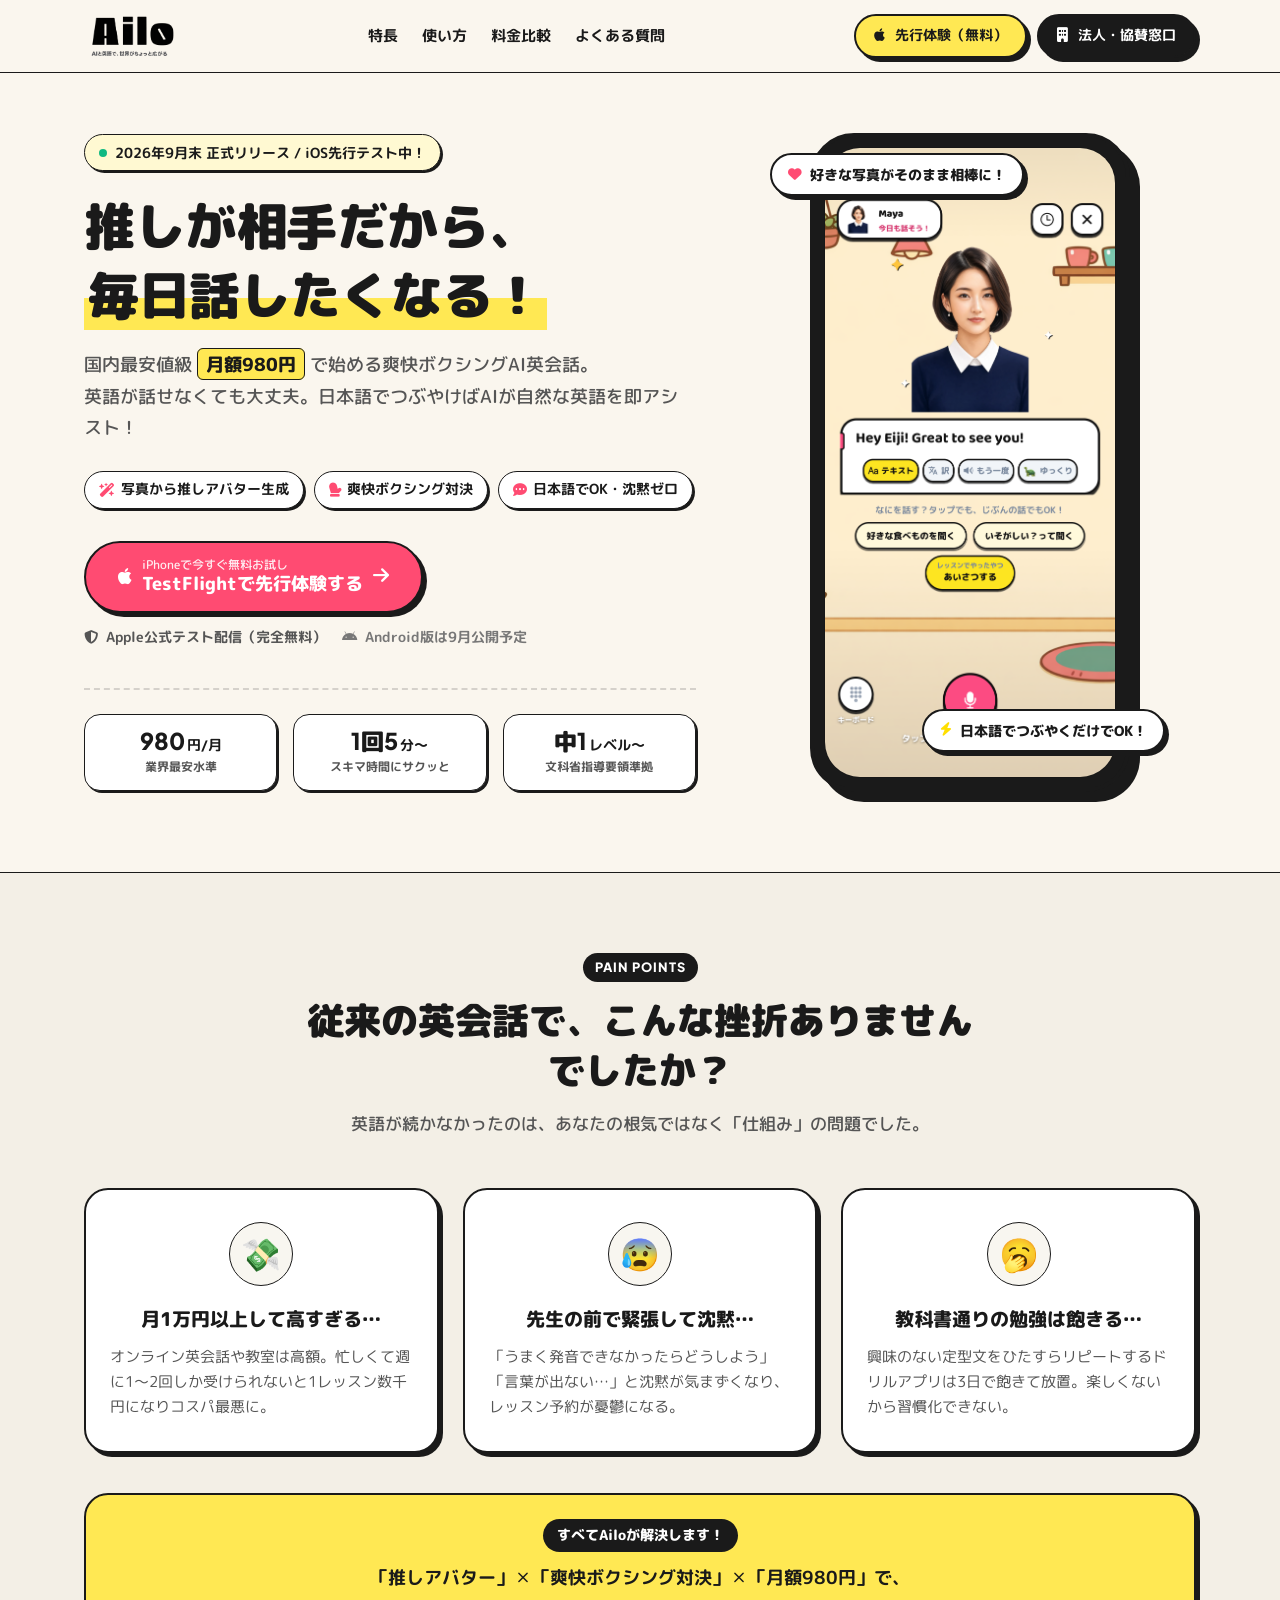
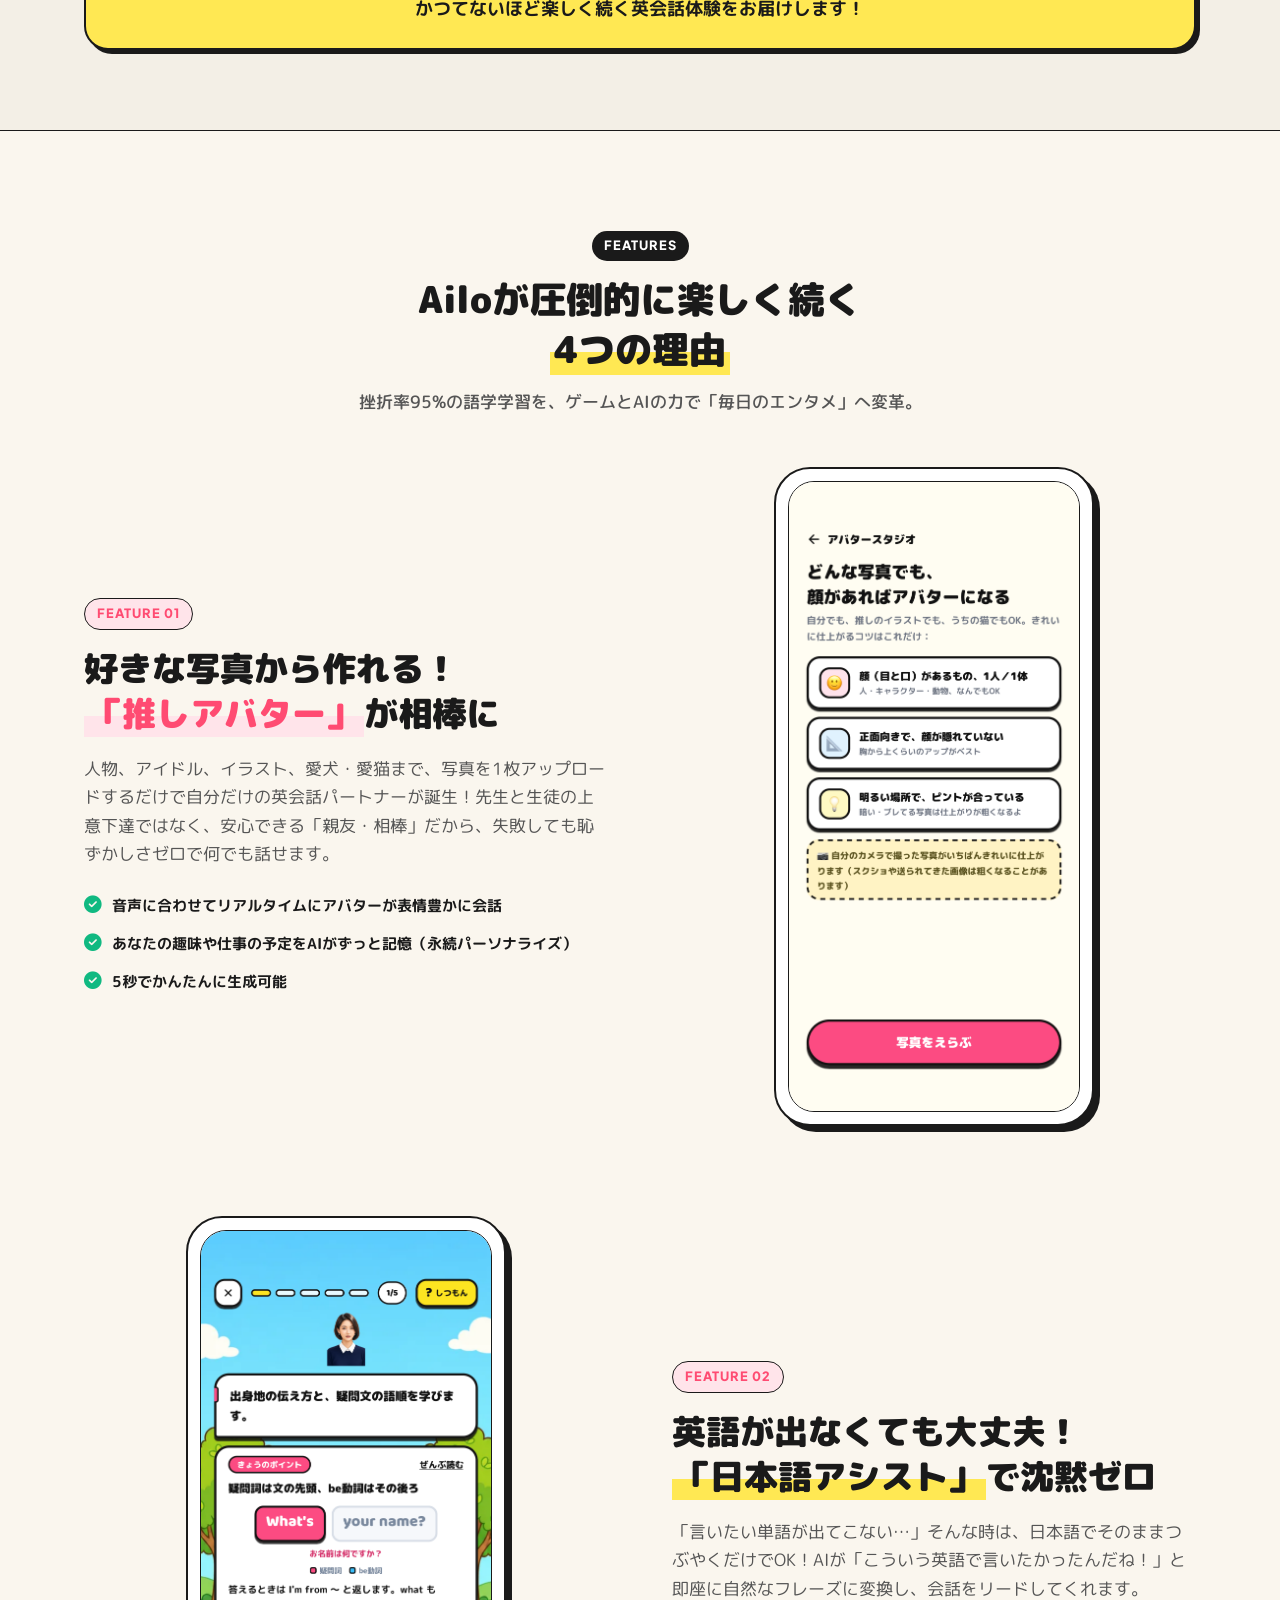
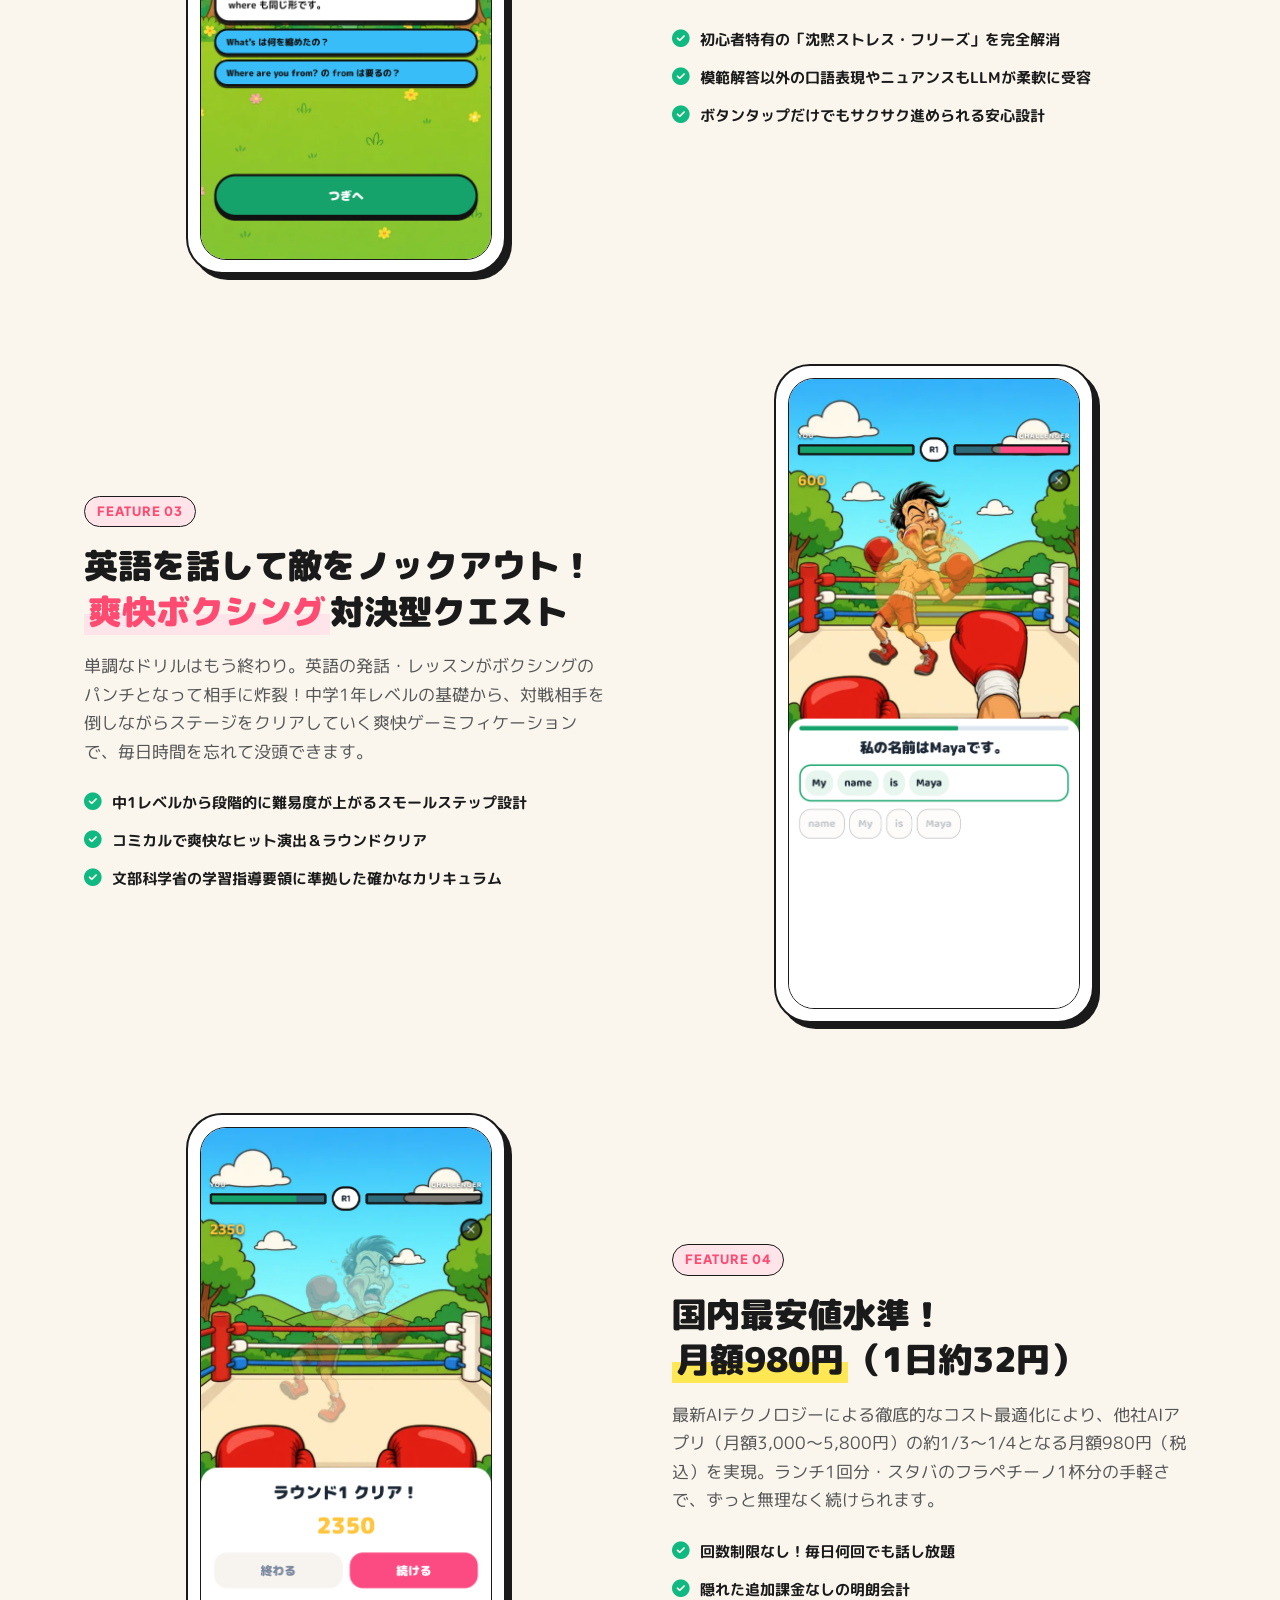
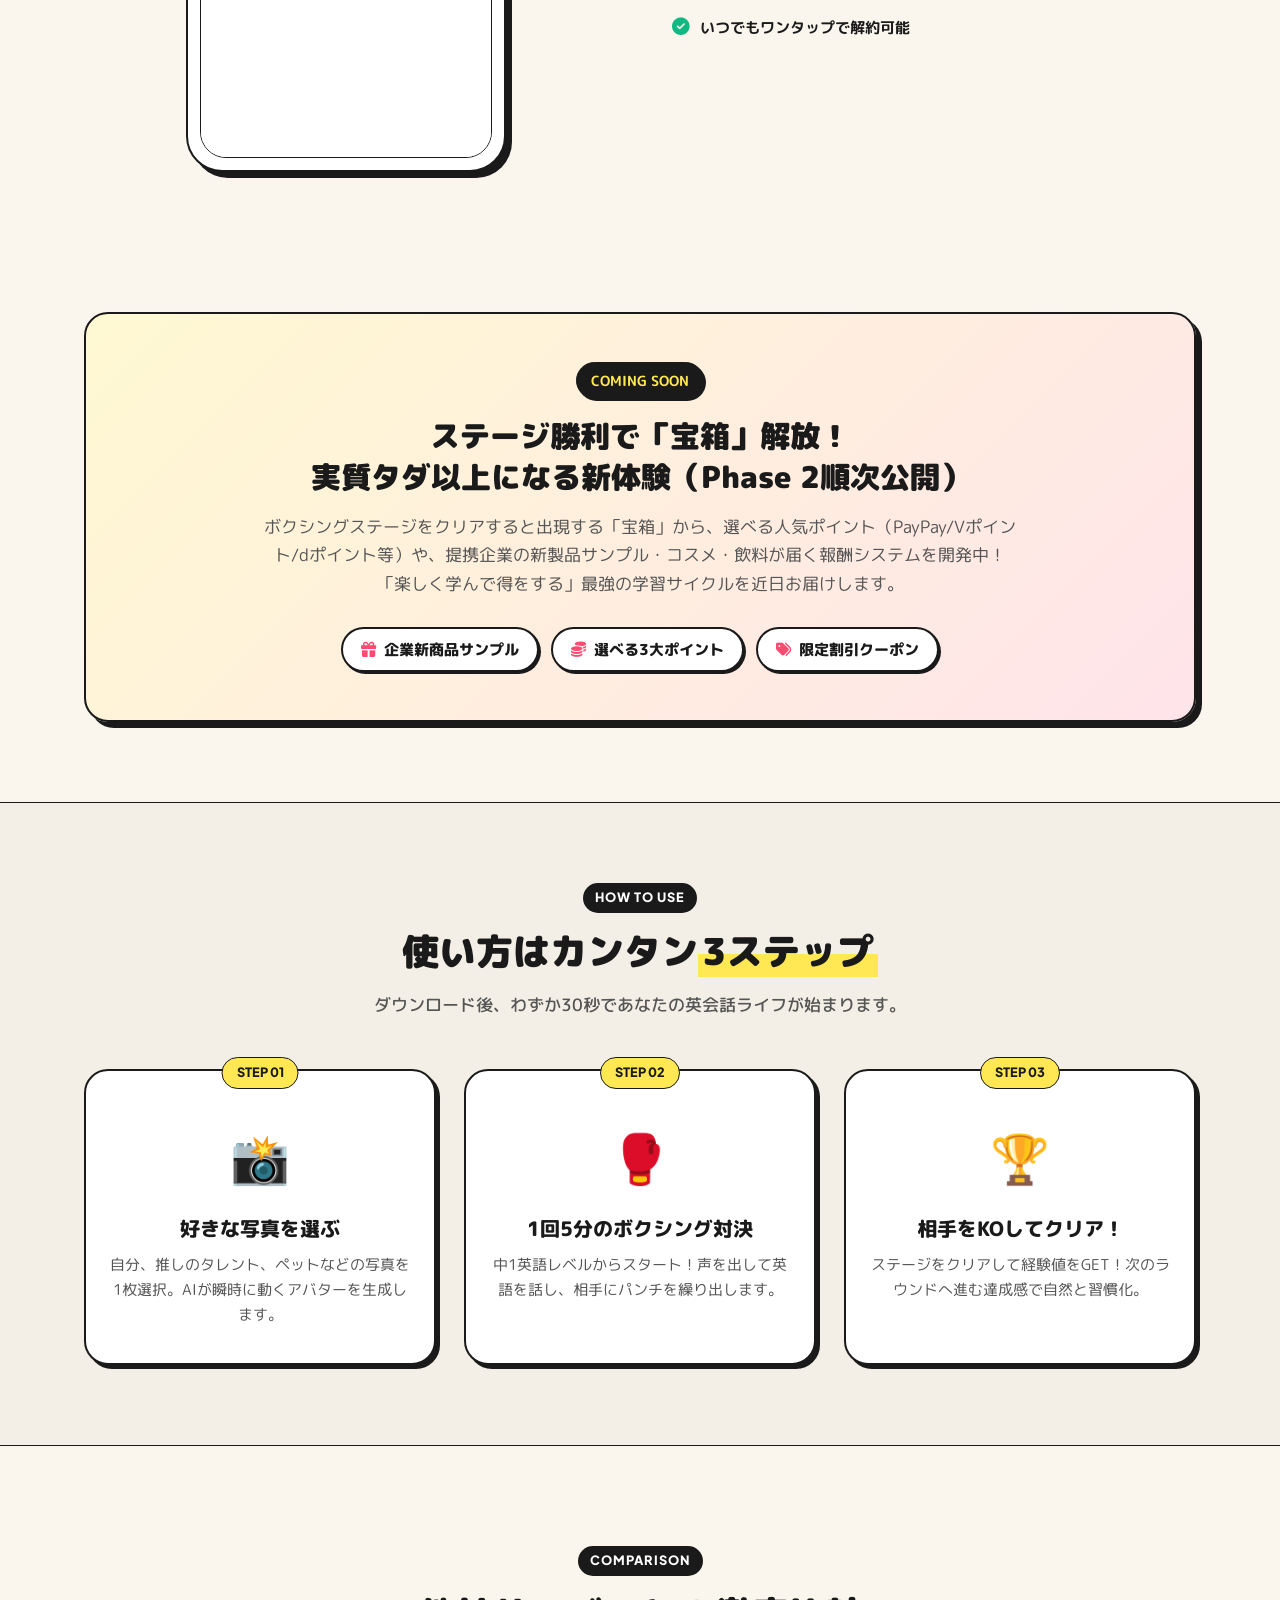
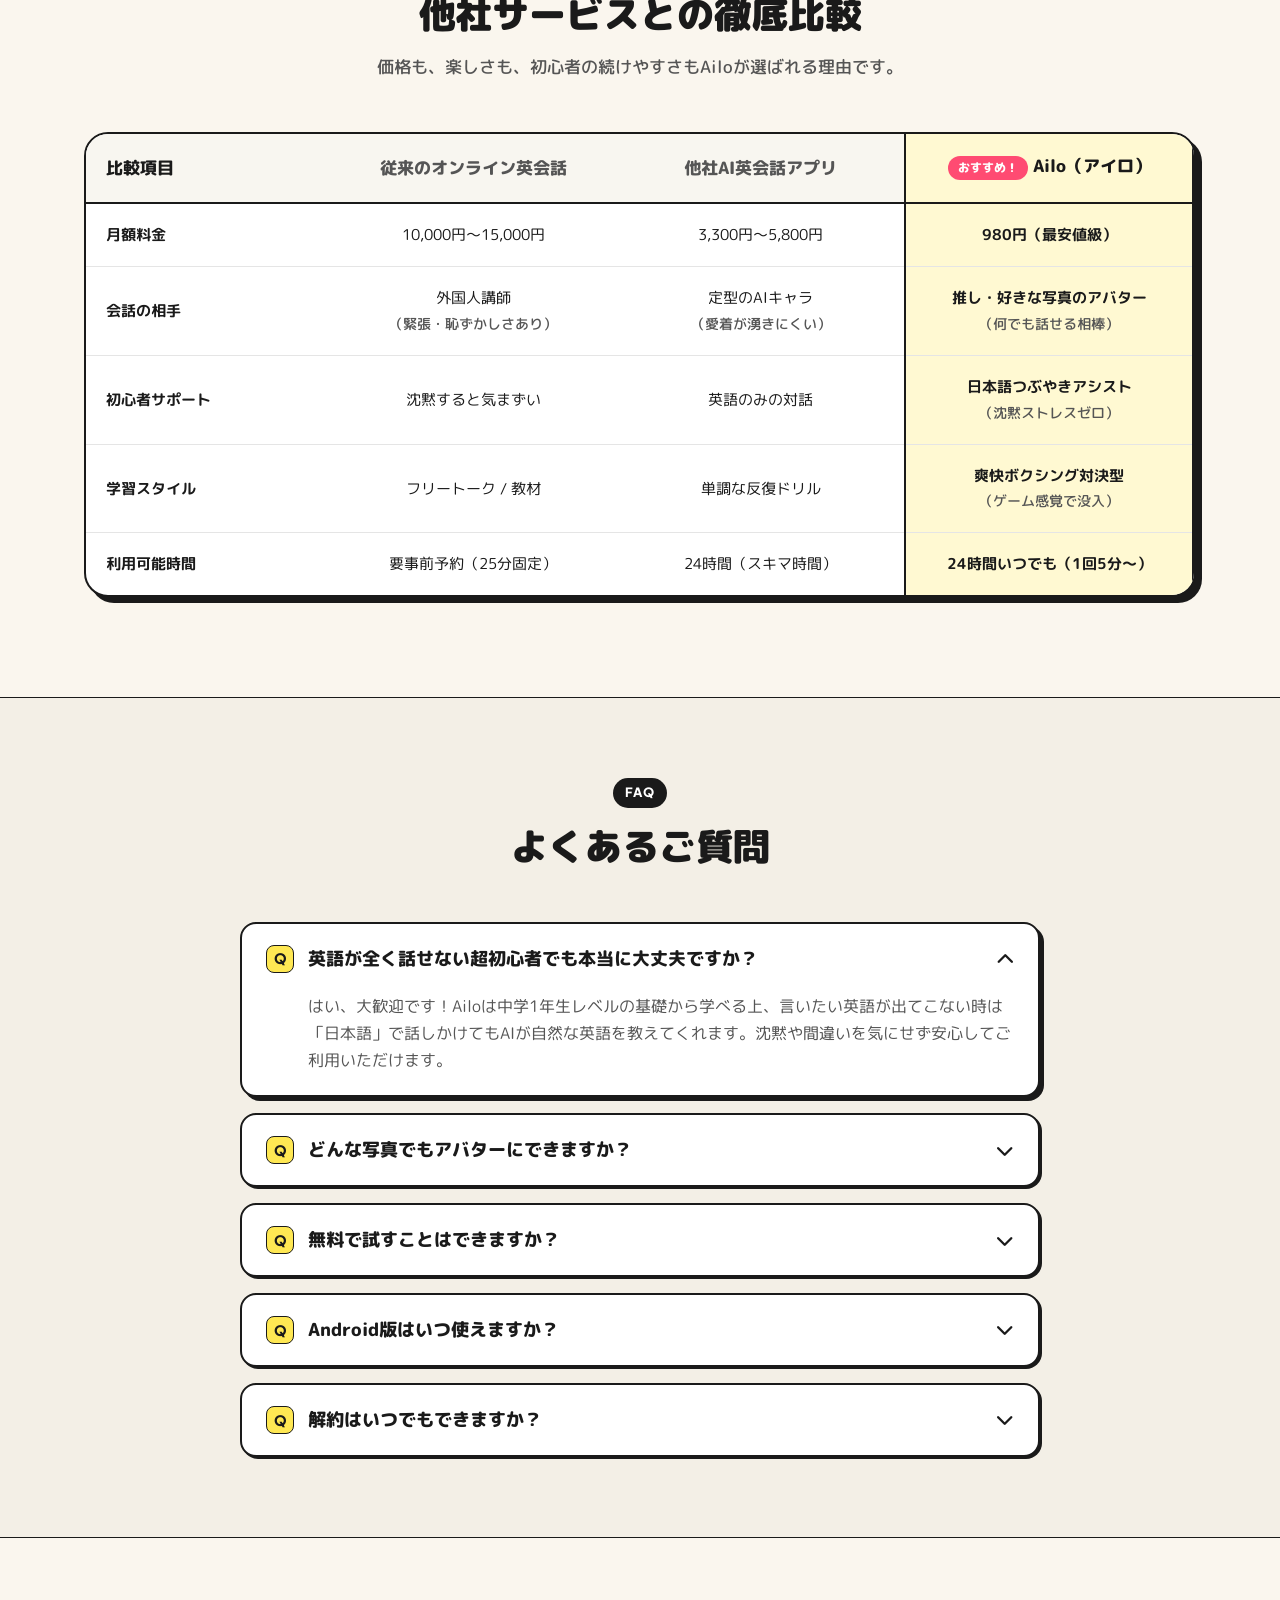
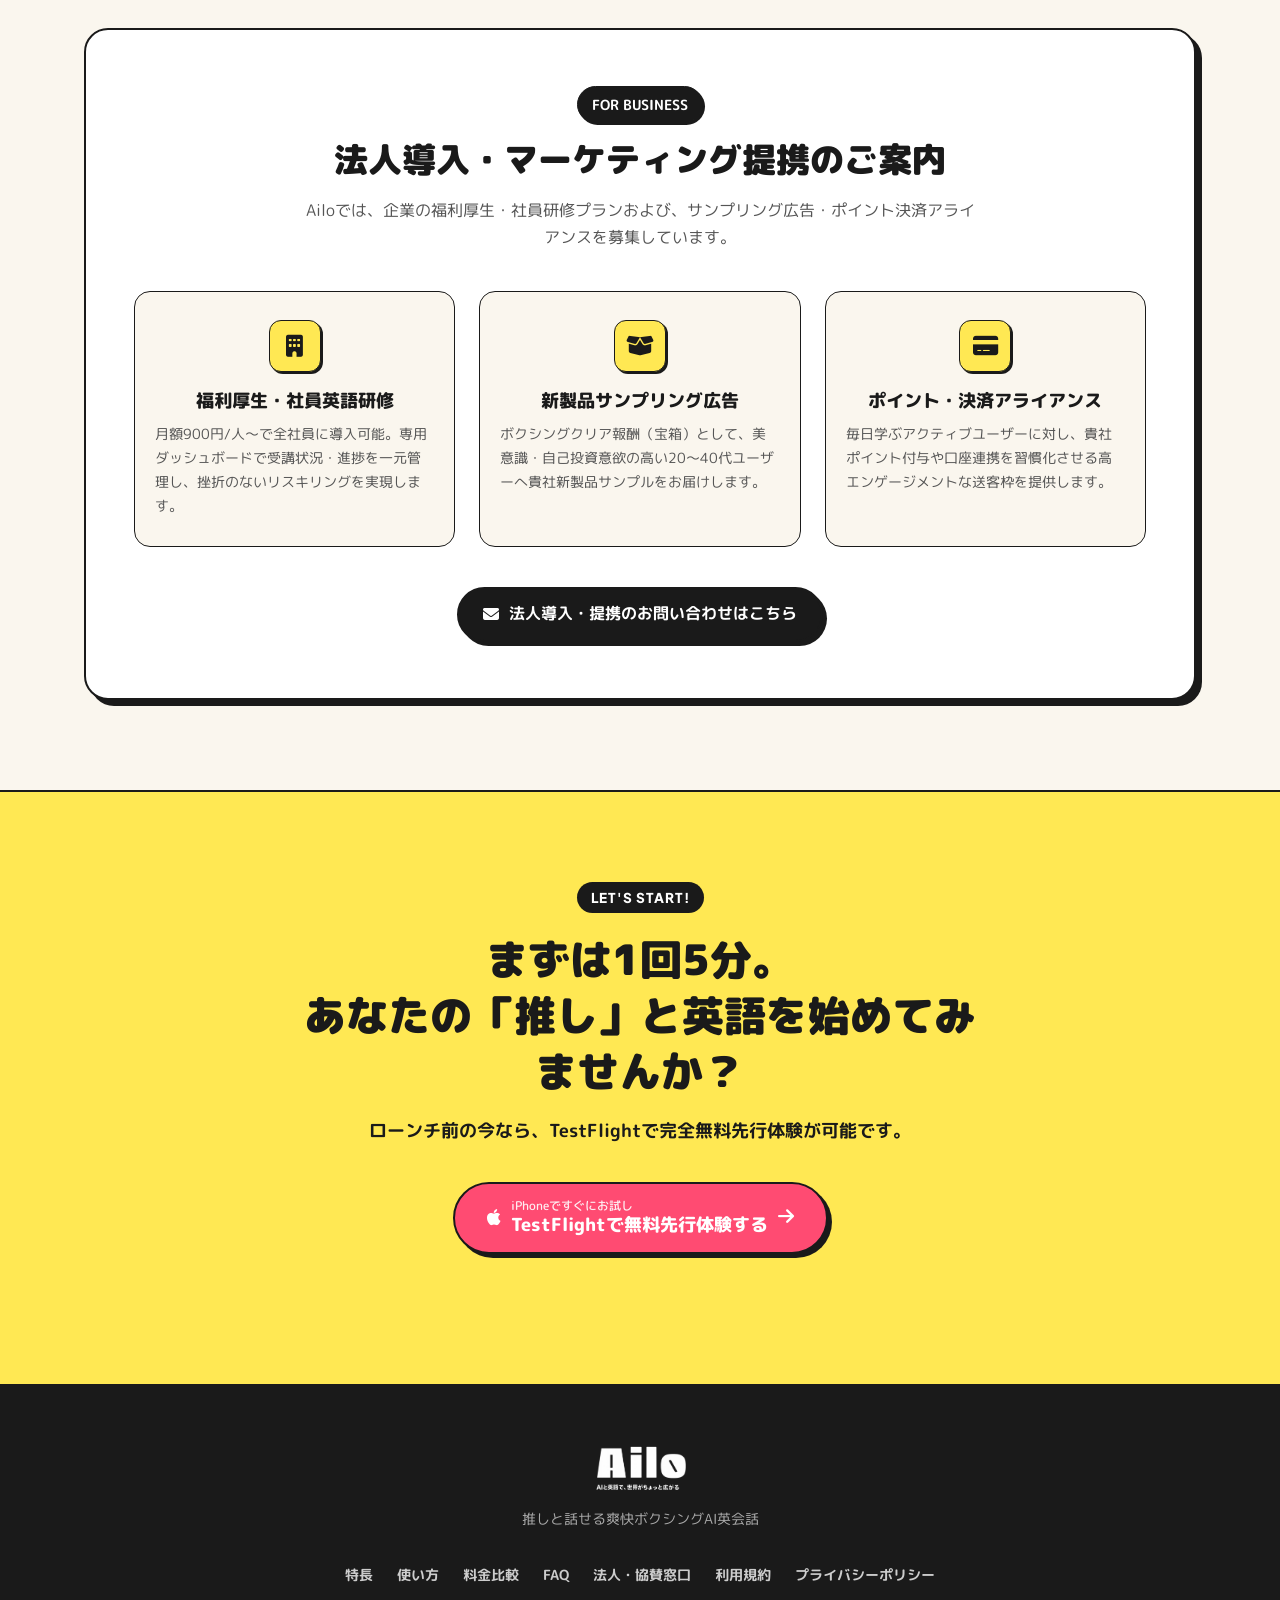
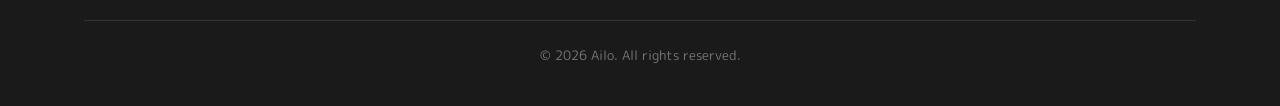
==== index.html @ 2ec13f47 "Initial commit: Ailo LP with privacy-policy, terms and assets" ====
<!DOCTYPE html>
<html lang="ja">
<head>
  <meta charset="UTF-8">
  <meta name="viewport" content="width=device-width, initial-scale=1.0">
  <title>Ailo（アイロ）| 推しと話せる爽快ボクシングAI英会話【国内最安値級 月額980円】</title>
  <meta name="description" content="好きな写真から推しアバターを作って英会話！1回5分のボクシング対決で楽しく続く。英語が出なくても日本語アシストで沈黙ゼロ。月額980円で始められる新感覚のAI英会話アプリ「Ailo（アイロ）」。">
  <meta name="keywords" content="Ailo,アイロ,AI英会話,英会話アプリ,英語学習,推しアバター,ボクシング英会話,初心者英会話,格安英会話">
  
  <!-- OGP -->
  <meta property="og:title" content="Ailo（アイロ）| 推しと話せる爽快ボクシングAI英会話">
  <meta property="og:description" content="好きな写真から推しアバターを作って英会話！英語が話せなくても日本語アシストで安心。月額980円でゲーム感覚で続くAI英会話。">
  <meta property="og:type" content="website">
  <meta property="og:url" content="https://ailo.ai">
  <meta property="og:image" content="assets/images/screenshot_avatar_chat.png">
  <meta name="twitter:card" content="summary_large_image">

  <!-- Google Fonts -->
  <link rel="preconnect" href="https://fonts.googleapis.com">
  <link rel="preconnect" href="https://fonts.gstatic.com" crossorigin>
  <link href="https://fonts.googleapis.com/css2?family=M+PLUS+Rounded+1c:wght@400;500;700;800;900&family=Plus+Jakarta+Sans:wght@600;700;800;900&display=swap" rel="stylesheet">
  
  <!-- FontAwesome Icons -->
  <link rel="stylesheet" href="https://cdnjs.cloudflare.com/ajax/libs/font-awesome/6.5.1/css/all.min.css">
  
  <!-- Stylesheet -->
  <link rel="stylesheet" href="style.css">
</head>
<body>

  <!-- Header -->
  <header class="header" id="header">
    <div class="header-inner">
      <a href="/" class="logo-link">
        <img src="assets/images/logo.png" alt="Ailo アイロ" class="header-logo-img">
      </a>
      <nav class="nav-menu">
        <a href="#features" class="nav-link">特長</a>
        <a href="#steps" class="nav-link">使い方</a>
        <a href="#comparison" class="nav-link">料金比較</a>
        <a href="#faq" class="nav-link">よくある質問</a>
      </nav>
      <div class="header-cta">
        <a href="#download" class="btn btn-sm btn-primary">
          <i class="fa-brands fa-apple"></i> 先行体験（無料）
        </a>
        <a href="#business" class="btn btn-sm btn-dark">
          <i class="fa-solid fa-building"></i> 法人・協賛窓口
        </a>
      </div>
    </div>
  </header>

  <!-- Hero Section -->
  <section class="hero-section" id="hero">
    <div class="container hero-container">
      <div class="hero-content">
        <div class="badge-tag hero-badge">
          <span class="pulse-dot"></span>
          2026年9月末 正式リリース / iOS先行テスト中！
        </div>
        <h1 class="hero-title">
          推しが相手だから、<br>
          <span class="highlight-yellow">毎日話したくなる！</span>
        </h1>
        <p class="hero-subtitle">
          国内最安値級 <span class="price-highlight">月額980円</span> で始める爽快ボクシングAI英会話。<br>
          英語が話せなくても大丈夫。日本語でつぶやけばAIが自然な英語を即アシスト！
        </p>

        <!-- USPs Pill Tags -->
        <div class="hero-tags">
          <span class="hero-tag"><i class="fa-solid fa-wand-magic-sparkles"></i> 写真から推しアバター生成</span>
          <span class="hero-tag"><i class="fa-solid fa-mitten"></i> 爽快ボクシング対決</span>
          <span class="hero-tag"><i class="fa-solid fa-comment-dots"></i> 日本語でOK・沈黙ゼロ</span>
        </div>

        <!-- CTA Area -->
        <div class="hero-cta-group" id="download">
          <a href="https://testflight.apple.com/join/kaBwTYRT" target="_blank" rel="noopener" class="btn btn-lg btn-accent btn-pulse">
            <i class="fa-brands fa-apple"></i>
            <div class="btn-text-group">
              <span class="btn-subtext">iPhoneで今すぐ無料お試し</span>
              <span class="btn-maintext">TestFlightで先行体験する</span>
            </div>
            <i class="fa-solid fa-arrow-right btn-arrow"></i>
          </a>
          <div class="cta-notes">
            <span><i class="fa-solid fa-shield-halved"></i> Apple公式テスト配信（完全無料）</span>
            <span class="android-note"><i class="fa-brands fa-android"></i> Android版は9月公開予定</span>
          </div>
        </div>

        <!-- Micro stats -->
        <div class="hero-stats">
          <div class="stat-item">
            <div class="stat-num">980<span class="stat-unit">円/月</span></div>
            <div class="stat-label">業界最安水準</div>
          </div>
          <div class="stat-item">
            <div class="stat-num">1回5<span class="stat-unit">分〜</span></div>
            <div class="stat-label">スキマ時間にサクッと</div>
          </div>
          <div class="stat-item">
            <div class="stat-num">中1<span class="stat-unit">レベル〜</span></div>
            <div class="stat-label">文科省指導要領準拠</div>
          </div>
        </div>
      </div>

      <!-- Hero Mockup Display -->
      <div class="hero-visual">
        <div class="mockup-wrapper">
          <div class="floating-bubble bubble-top">
            <i class="fa-solid fa-heart bubble-icon"></i>
            <span>好きな写真がそのまま相棒に！</span>
          </div>
          <div class="floating-bubble bubble-bottom">
            <i class="fa-solid fa-bolt bubble-icon yellow"></i>
            <span>日本語でつぶやくだけでOK！</span>
          </div>
          <div class="phone-frame hero-phone">
            <div class="phone-notch"></div>
            <img src="assets/images/screenshot_avatar_chat.png" alt="Ailo 推しアバター英会話画面" class="phone-screen" loading="eager">
          </div>
        </div>
      </div>
    </div>
  </section>

  <!-- Problem Section (Pain points) -->
  <section class="problem-section">
    <div class="container">
      <div class="section-header">
        <span class="section-badge">PAIN POINTS</span>
        <h2 class="section-title">従来の英会話で、こんな挫折ありませんでしたか？</h2>
        <p class="section-desc">英語が続かなかったのは、あなたの根気ではなく「仕組み」の問題でした。</p>
      </div>

      <div class="problem-grid">
        <div class="problem-card">
          <div class="problem-icon-wrap">
            <span class="problem-emoji">💸</span>
          </div>
          <h3 class="problem-card-title">月1万円以上して高すぎる…</h3>
          <p class="problem-card-desc">オンライン英会話や教室は高額。忙しくて週に1〜2回しか受けられないと1レッスン数千円になりコスパ最悪に。</p>
        </div>

        <div class="problem-card">
          <div class="problem-icon-wrap">
            <span class="problem-emoji">😰</span>
          </div>
          <h3 class="problem-card-title">先生の前で緊張して沈黙…</h3>
          <p class="problem-card-desc">「うまく発音できなかったらどうしよう」「言葉が出ない…」と沈黙が気まずくなり、レッスン予約が憂鬱になる。</p>
        </div>

        <div class="problem-card">
          <div class="problem-icon-wrap">
            <span class="problem-emoji">🥱</span>
          </div>
          <h3 class="problem-card-title">教科書通りの勉強は飽きる…</h3>
          <p class="problem-card-desc">興味のない定型文をひたすらリピートするドリルアプリは3日で飽きて放置。楽しくないから習慣化できない。</p>
        </div>
      </div>

      <!-- Solution Bridge Banner -->
      <div class="solution-banner">
        <div class="solution-banner-inner">
          <div class="solution-banner-tag">すべてAiloが解決します！</div>
          <p class="solution-banner-text">
            <strong>「推しアバター」✕「爽快ボクシング対決」✕「月額980円」</strong>で、<br>
            かつてないほど楽しく続く英会話体験をお届けします！
          </p>
        </div>
      </div>
    </div>
  </section>

  <!-- Features Section (4 Main Features) -->
  <section class="features-section" id="features">
    <div class="container">
      <div class="section-header">
        <span class="section-badge">FEATURES</span>
        <h2 class="section-title">Ailoが圧倒的に楽しく続く<br><span class="highlight-yellow">4つの理由</span></h2>
        <p class="section-desc">挫折率95%の語学学習を、ゲームとAIの力で「毎日のエンタメ」へ変革。</p>
      </div>

      <!-- Feature 1: Avatar -->
      <div class="feature-row">
        <div class="feature-text-col">
          <div class="feature-num-badge">FEATURE 01</div>
          <h3 class="feature-title">
            好きな写真から作れる！<br>
            <span class="highlight-pink">「推しアバター」</span>が相棒に
          </h3>
          <p class="feature-desc">
            人物、アイドル、イラスト、愛犬・愛猫まで、写真を1枚アップロードするだけで自分だけの英会話パートナーが誕生！先生と生徒の上意下達ではなく、安心できる「親友・相棒」だから、失敗しても恥ずかしさゼロで何でも話せます。
          </p>
          <ul class="feature-check-list">
            <li><i class="fa-solid fa-circle-check"></i> 音声に合わせてリアルタイムにアバターが表情豊かに会話</li>
            <li><i class="fa-solid fa-circle-check"></i> あなたの趣味や仕事の予定をAIがずっと記憶（永続パーソナライズ）</li>
            <li><i class="fa-solid fa-circle-check"></i> 5秒でかんたんに生成可能</li>
          </ul>
        </div>
        <div class="feature-visual-col">
          <div class="mockup-card">
            <img src="assets/images/screenshot_avatar_create.png" alt="アバター作成画面" class="mockup-img">
          </div>
        </div>
      </div>

      <!-- Feature 2: Japanese Assist -->
      <div class="feature-row reverse">
        <div class="feature-text-col">
          <div class="feature-num-badge">FEATURE 02</div>
          <h3 class="feature-title">
            英語が出なくても大丈夫！<br>
            <span class="highlight-yellow">「日本語アシスト」</span>で沈黙ゼロ
          </h3>
          <p class="feature-desc">
            「言いたい単語が出てこない…」そんな時は、日本語でそのままつぶやくだけでOK！AIが「こういう英語で言いたかったんだね！」と即座に自然なフレーズに変換し、会話をリードしてくれます。
          </p>
          <ul class="feature-check-list">
            <li><i class="fa-solid fa-circle-check"></i> 初心者特有の「沈黙ストレス・フリーズ」を完全解消</li>
            <li><i class="fa-solid fa-circle-check"></i> 模範解答以外の口語表現やニュアンスもLLMが柔軟に受容</li>
            <li><i class="fa-solid fa-circle-check"></i> ボタンタップだけでもサクサク進められる安心設計</li>
          </ul>
        </div>
        <div class="feature-visual-col">
          <div class="mockup-card">
            <img src="assets/images/screenshot_japanese_assist.png" alt="日本語アシスト画面" class="mockup-img">
          </div>
        </div>
      </div>

      <!-- Feature 3: Boxing Game -->
      <div class="feature-row">
        <div class="feature-text-col">
          <div class="feature-num-badge">FEATURE 03</div>
          <h3 class="feature-title">
            英語を話して敵をノックアウト！<br>
            <span class="highlight-pink">爽快ボクシング</span>対決型クエスト
          </h3>
          <p class="feature-desc">
            単調なドリルはもう終わり。英語の発話・レッスンがボクシングのパンチとなって相手に炸裂！中学1年レベルの基礎から、対戦相手を倒しながらステージをクリアしていく爽快ゲーミフィケーションで、毎日時間を忘れて没頭できます。
          </p>
          <ul class="feature-check-list">
            <li><i class="fa-solid fa-circle-check"></i> 中1レベルから段階的に難易度が上がるスモールステップ設計</li>
            <li><i class="fa-solid fa-circle-check"></i> コミカルで爽快なヒット演出＆ラウンドクリア</li>
            <li><i class="fa-solid fa-circle-check"></i> 文部科学省の学習指導要領に準拠した確かなカリキュラム</li>
          </ul>
        </div>
        <div class="feature-visual-col">
          <div class="mockup-card">
            <img src="assets/images/screenshot_boxing_battle.png" alt="ボクシング対決画面" class="mockup-img">
          </div>
        </div>
      </div>

      <!-- Feature 4: Ultra Low Cost -->
      <div class="feature-row reverse">
        <div class="feature-text-col">
          <div class="feature-num-badge">FEATURE 04</div>
          <h3 class="feature-title">
            国内最安値水準！<br>
            <span class="highlight-yellow">月額980円</span>（1日約32円）
          </h3>
          <p class="feature-desc">
            最新AIテクノロジーによる徹底的なコスト最適化により、他社AIアプリ（月額3,000〜5,800円）の約1/3〜1/4となる月額980円（税込）を実現。ランチ1回分・スタバのフラペチーノ1杯分の手軽さで、ずっと無理なく続けられます。
          </p>
          <ul class="feature-check-list">
            <li><i class="fa-solid fa-circle-check"></i> 回数制限なし！毎日何回でも話し放題</li>
            <li><i class="fa-solid fa-circle-check"></i> 隠れた追加課金なしの明朗会計</li>
            <li><i class="fa-solid fa-circle-check"></i> いつでもワンタップで解約可能</li>
          </ul>
        </div>
        <div class="feature-visual-col">
          <div class="mockup-card">
            <img src="assets/images/screenshot_stage_clear.png" alt="ステージクリア画面" class="mockup-img">
          </div>
        </div>
      </div>

    </div>
  </section>

  <!-- Coming Soon: Phase 2 Banner -->
  <section class="roadmap-section">
    <div class="container">
      <div class="roadmap-card">
        <div class="roadmap-header">
          <span class="badge-tag roadmap-badge">COMING SOON</span>
          <h3 class="roadmap-title">ステージ勝利で「宝箱」解放！<br>実質タダ以上になる新体験（Phase 2順次公開）</h3>
        </div>
        <p class="roadmap-desc">
          ボクシングステージをクリアすると出現する「宝箱」から、選べる人気ポイント（PayPay/Vポイント/dポイント等）や、提携企業の新製品サンプル・コスメ・飲料が届く報酬システムを開発中！「楽しく学んで得をする」最強の学習サイクルを近日お届けします。
        </p>
        <div class="roadmap-chips">
          <span class="roadmap-chip"><i class="fa-solid fa-gift"></i> 企業新商品サンプル</span>
          <span class="roadmap-chip"><i class="fa-solid fa-coins"></i> 選べる3大ポイント</span>
          <span class="roadmap-chip"><i class="fa-solid fa-tags"></i> 限定割引クーポン</span>
        </div>
      </div>
    </div>
  </section>

  <!-- How it works (Steps) -->
  <section class="steps-section" id="steps">
    <div class="container">
      <div class="section-header">
        <span class="section-badge">HOW TO USE</span>
        <h2 class="section-title">使い方はカンタン<span class="highlight-yellow">3ステップ</span></h2>
        <p class="section-desc">ダウンロード後、わずか30秒であなたの英会話ライフが始まります。</p>
      </div>

      <div class="steps-grid">
        <div class="step-card">
          <div class="step-badge">STEP 01</div>
          <div class="step-icon">📸</div>
          <h3 class="step-card-title">好きな写真を選ぶ</h3>
          <p class="step-card-desc">自分、推しのタレント、ペットなどの写真を1枚選択。AIが瞬時に動くアバターを生成します。</p>
        </div>

        <div class="step-card">
          <div class="step-badge">STEP 02</div>
          <div class="step-icon">🥊</div>
          <h3 class="step-card-title">1回5分のボクシング対決</h3>
          <p class="step-card-desc">中1英語レベルからスタート！声を出して英語を話し、相手にパンチを繰り出します。</p>
        </div>

        <div class="step-card">
          <div class="step-badge">STEP 03</div>
          <div class="step-icon">🏆</div>
          <h3 class="step-card-title">相手をKOしてクリア！</h3>
          <p class="step-card-desc">ステージをクリアして経験値をGET！次のラウンドへ進む達成感で自然と習慣化。</p>
        </div>
      </div>
    </div>
  </section>

  <!-- Comparison Section -->
  <section class="comparison-section" id="comparison">
    <div class="container">
      <div class="section-header">
        <span class="section-badge">COMPARISON</span>
        <h2 class="section-title">他社サービスとの徹底比較</h2>
        <p class="section-desc">価格も、楽しさも、初心者の続けやすさもAiloが選ばれる理由です。</p>
      </div>

      <div class="table-wrapper">
        <table class="comp-table">
          <thead>
            <tr>
              <th class="col-head">比較項目</th>
              <th class="col-other">従来のオンライン英会話</th>
              <th class="col-other">他社AI英会話アプリ</th>
              <th class="col-ailo">
                <div class="table-ailo-badge">おすすめ！</div>
                Ailo（アイロ）
              </th>
            </tr>
          </thead>
          <tbody>
            <tr>
              <td class="row-label">月額料金</td>
              <td>10,000円〜15,000円</td>
              <td>3,300円〜5,800円</td>
              <td class="cell-highlight"><strong>980円</strong>（最安値級）</td>
            </tr>
            <tr>
              <td class="row-label">会話の相手</td>
              <td>外国人講師<br><span class="text-sub">（緊張・恥ずかしさあり）</span></td>
              <td>定型のAIキャラ<br><span class="text-sub">（愛着が湧きにくい）</span></td>
              <td class="cell-highlight"><strong>推し・好きな写真のアバター</strong><br><span class="text-sub">（何でも話せる相棒）</span></td>
            </tr>
            <tr>
              <td class="row-label">初心者サポート</td>
              <td>沈黙すると気まずい</td>
              <td>英語のみの対話</td>
              <td class="cell-highlight"><strong>日本語つぶやきアシスト</strong><br><span class="text-sub">（沈黙ストレスゼロ）</span></td>
            </tr>
            <tr>
              <td class="row-label">学習スタイル</td>
              <td>フリートーク / 教材</td>
              <td>単調な反復ドリル</td>
              <td class="cell-highlight"><strong>爽快ボクシング対決型</strong><br><span class="text-sub">（ゲーム感覚で没入）</span></td>
            </tr>
            <tr>
              <td class="row-label">利用可能時間</td>
              <td>要事前予約（25分固定）</td>
              <td>24時間（スキマ時間）</td>
              <td class="cell-highlight"><strong>24時間いつでも（1回5分〜）</strong></td>
            </tr>
          </tbody>
        </table>
      </div>
    </div>
  </section>

  <!-- FAQ Section -->
  <section class="faq-section" id="faq">
    <div class="container">
      <div class="section-header">
        <span class="section-badge">FAQ</span>
        <h2 class="section-title">よくあるご質問</h2>
      </div>

      <div class="faq-accordion">
        <details class="faq-item" open>
          <summary class="faq-question">
            <span class="faq-q-badge">Q</span>
            英語が全く話せない超初心者でも本当に大丈夫ですか？
            <i class="fa-solid fa-chevron-down faq-arrow"></i>
          </summary>
          <div class="faq-answer">
            <p>
              はい、大歓迎です！Ailoは中学1年生レベルの基礎から学べる上、言いたい英語が出てこない時は「日本語」で話しかけてもAIが自然な英語を教えてくれます。沈黙や間違いを気にせず安心してご利用いただけます。
            </p>
          </div>
        </details>

        <details class="faq-item">
          <summary class="faq-question">
            <span class="faq-q-badge">Q</span>
            どんな写真でもアバターにできますか？
            <i class="fa-solid fa-chevron-down faq-arrow"></i>
          </summary>
          <div class="faq-answer">
            <p>
              ご自身のお顔写真はもちろん、推しのアイドル、イラスト、ペット（犬・猫等）など、お顔が正面から写っている写真であれば基本的に何でもアバター化できます。
            </p>
          </div>
        </details>

        <details class="faq-item">
          <summary class="faq-question">
            <span class="faq-q-badge">Q</span>
            無料で試すことはできますか？
            <i class="fa-solid fa-chevron-down faq-arrow"></i>
          </summary>
          <div class="faq-answer">
            <p>
              現在、iPhoneをお使いの方はApple公式の「TestFlight」アプリ経由で、ローンチ前のテスト版を完全無料で先行体験いただけます。
            </p>
          </div>
        </details>

        <details class="faq-item">
          <summary class="faq-question">
            <span class="faq-q-badge">Q</span>
            Android版はいつ使えますか？
            <i class="fa-solid fa-chevron-down faq-arrow"></i>
          </summary>
          <div class="faq-answer">
            <p>
              Android版は2026年9月末の正式ローンチに合わせてGoogle Playにて公開予定です。今しばらくお待ちください！
            </p>
          </div>
        </details>

        <details class="faq-item">
          <summary class="faq-question">
            <span class="faq-q-badge">Q</span>
            解約はいつでもできますか？
            <i class="fa-solid fa-chevron-down faq-arrow"></i>
          </summary>
          <div class="faq-answer">
            <p>
              はい。契約期間の縛りなどは一切ございません。App StoreやGoogle Playのアカウント管理画面から、いつでもワンタップで解約可能です。
            </p>
          </div>
        </details>
      </div>
    </div>
  </section>

  <!-- Business Section (For Corporate & Sponsors) -->
  <section class="business-section" id="business">
    <div class="container">
      <div class="business-card">
        <div class="business-header">
          <span class="badge-tag business-badge">FOR BUSINESS</span>
          <h2 class="business-title">法人導入・マーケティング提携のご案内</h2>
          <p class="business-desc">
            Ailoでは、企業の福利厚生・社員研修プランおよび、サンプリング広告・ポイント決済アライアンスを募集しています。
          </p>
        </div>

        <div class="business-grid">
          <!-- B2B 1 -->
          <div class="business-item">
            <div class="b-icon"><i class="fa-solid fa-building"></i></div>
            <h3 class="b-title">福利厚生・社員英語研修</h3>
            <p class="b-desc">
              月額900円/人〜で全社員に導入可能。専用ダッシュボードで受講状況・進捗を一元管理し、挫折のないリスキリングを実現します。
            </p>
          </div>

          <!-- B2B 2 -->
          <div class="business-item">
            <div class="b-icon"><i class="fa-solid fa-box-open"></i></div>
            <h3 class="b-title">新製品サンプリング広告</h3>
            <p class="b-desc">
              ボクシングクリア報酬（宝箱）として、美意識・自己投資意欲の高い20〜40代ユーザーへ貴社新製品サンプルをお届けします。
            </p>
          </div>

          <!-- B2B 3 -->
          <div class="business-item">
            <div class="b-icon"><i class="fa-solid fa-credit-card"></i></div>
            <h3 class="b-title">ポイント・決済アライアンス</h3>
            <p class="b-desc">
              毎日学ぶアクティブユーザーに対し、貴社ポイント付与や口座連携を習慣化させる高エンゲージメントな送客枠を提供します。
            </p>
          </div>
        </div>

        <div class="business-cta">
          <a href="mailto:info@ailo.ai?subject=Ailo法人提携・導入に関するお問い合わせ" class="btn btn-md btn-dark">
            <i class="fa-solid fa-envelope"></i> 法人導入・提携のお問い合わせはこちら
          </a>
        </div>
      </div>
    </div>
  </section>

  <!-- Final CTA Section -->
  <section class="final-cta-section">
    <div class="container final-cta-container">
      <div class="final-cta-badge">LET'S START!</div>
      <h2 class="final-cta-title">
        まずは1回5分。<br>
        あなたの「推し」と英語を始めてみませんか？
      </h2>
      <p class="final-cta-desc">
        ローンチ前の今なら、TestFlightで完全無料先行体験が可能です。
      </p>

      <div class="hero-cta-group final-btn-group">
        <a href="https://testflight.apple.com/join/kaBwTYRT" target="_blank" rel="noopener" class="btn btn-lg btn-accent btn-pulse">
          <i class="fa-brands fa-apple"></i>
          <div class="btn-text-group">
            <span class="btn-subtext">iPhoneですぐにお試し</span>
            <span class="btn-maintext">TestFlightで無料先行体験する</span>
          </div>
          <i class="fa-solid fa-arrow-right btn-arrow"></i>
        </a>
      </div>
    </div>
  </section>

  <!-- Footer -->
  <footer class="footer">
    <div class="container footer-container">
      <div class="footer-brand">
        <a href="#hero" class="footer-logo-link">
          <img src="assets/images/logo.png" alt="Ailo アイロ" class="footer-logo-img">
        </a>
        <p class="footer-tagline">推しと話せる爽快ボクシングAI英会話</p>
      </div>

      <div class="footer-links">
        <a href="#features">特長</a>
        <a href="#steps">使い方</a>
        <a href="#comparison">料金比較</a>
        <a href="#faq">FAQ</a>
        <a href="#business">法人・協賛窓口</a>
        <a href="terms/">利用規約</a>
        <a href="privacy-policy/">プライバシーポリシー</a>
      </div>

      <div class="footer-bottom">
        <p>&copy; 2026 Ailo. All rights reserved.</p>
      </div>
    </div>
  </footer>

  <!-- Scripts -->
  <script src="script.js"></script>
</body>
</html>
---- style.css ----
/* ==========================================================================
   Ailo LP - Pop Neo-Brutalism Design System
   Colors: Soft Warm Cream (#FAF6EE), Vivid Yellow (#FFE853, #FFDF00),
           Deep Black (#1A1A1A), Pure White (#FFFFFF), 
           Accent Pink (#FF4B72), Success Green (#10B981)
   ========================================================================== */

:root {
  /* Core Colors */
  --bg-main: #FAF6EE;
  --bg-card: #FFFFFF;
  --bg-card-alt: #FFFDF8;
  
  --color-black: #1A1A1A;
  --color-black-light: #2D2D2D;
  --color-text-sub: #555555;
  --color-text-muted: #777777;
  
  --color-yellow: #FFE853;
  --color-yellow-deep: #FFDF00;
  --color-yellow-light: #FFF9D2;
  
  --color-pink: #FF4B72;
  --color-pink-hover: #F43F5E;
  --color-pink-light: #FFE4EA;
  
  --color-green: #10B981;
  --color-blue: #38BDF8;

  /* Border & Shadows (Neo-Brutalism) */
  --border-thick: 2.5px solid var(--color-black);
  --border-thin: 1.5px solid var(--color-black);
  --shadow-main: 4px 4px 0px var(--color-black);
  --shadow-sm: 2px 2px 0px var(--color-black);
  --shadow-lg: 6px 6px 0px var(--color-black);
  --shadow-card-hover: 8px 8px 0px var(--color-black);

  /* Radius */
  --radius-sm: 10px;
  --radius-md: 16px;
  --radius-lg: 24px;
  --radius-pill: 9999px;

  /* Typography */
  --font-main: 'M PLUS Rounded 1c', -apple-system, BlinkMacSystemFont, 'Segoe UI', Roboto, sans-serif;
  --font-en: 'Plus Jakarta Sans', var(--font-main);
}

/* ==========================================================================
   Base & Reset
   ========================================================================== */
*, *::before, *::after {
  box-sizing: border-box;
  margin: 0;
  padding: 0;
}

html {
  scroll-behavior: smooth;
  font-size: 16px;
}

body {
  font-family: var(--font-main);
  background-color: var(--bg-main);
  color: var(--color-black);
  line-height: 1.7;
  -webkit-font-smoothing: antialiased;
  overflow-x: hidden;
}

img {
  max-width: 100%;
  height: auto;
  display: block;
}

a {
  color: inherit;
  text-decoration: none;
}

.container {
  width: 100%;
  max-width: 1160px;
  margin: 0 auto;
  padding: 0 24px;
}

/* ==========================================================================
   Typography & Highlights
   ========================================================================== */
h1, h2, h3, h4 {
  font-weight: 800;
  line-height: 1.35;
  color: var(--color-black);
}

.highlight-yellow {
  background: linear-gradient(transparent 55%, var(--color-yellow) 55%);
  padding: 0 4px;
  display: inline;
}

.highlight-pink {
  background: linear-gradient(transparent 55%, var(--color-pink-light) 55%);
  color: var(--color-pink);
  padding: 0 4px;
  display: inline;
}

/* Optical adjustment: Area-based color tone calibration for small text */
.text-sub {
  font-size: 0.85rem;
  color: var(--color-text-sub);
  font-weight: 500;
}

/* ==========================================================================
   Buttons & Badges
   ========================================================================== */
.btn {
  display: inline-flex;
  align-items: center;
  justify-content: center;
  gap: 10px;
  font-family: var(--font-main);
  font-weight: 700;
  text-align: center;
  cursor: pointer;
  border: var(--border-thick);
  box-shadow: var(--shadow-main);
  border-radius: var(--radius-pill);
  transition: all 0.2s cubic-bezier(0.16, 1, 0.3, 1);
  /* Optical adjustment: upper distance offset for perfect vertical optical centering */
  padding-top: calc(14px - 1.5px);
  padding-bottom: 14px;
  padding-left: 28px;
  padding-right: 28px;
  text-decoration: none;
}

.btn:hover {
  transform: translate(-2px, -2px);
  box-shadow: var(--shadow-lg);
}

.btn:active {
  transform: translate(2px, 2px);
  box-shadow: var(--shadow-sm);
}

.btn-primary {
  background-color: var(--color-yellow);
  color: var(--color-black);
}

.btn-primary:hover {
  background-color: var(--color-yellow-deep);
}

.btn-accent {
  background-color: var(--color-pink);
  color: #FFFFFF;
}

.btn-accent:hover {
  background-color: var(--color-pink-hover);
}

.btn-dark {
  background-color: var(--color-black);
  color: #FFFFFF;
}

.btn-dark:hover {
  background-color: var(--color-black-light);
}

.btn-sm {
  padding-top: calc(8px - 1px);
  padding-bottom: 8px;
  padding-left: 18px;
  padding-right: 18px;
  font-size: 0.9rem;
}

.btn-md {
  padding-top: calc(12px - 1px);
  padding-bottom: 12px;
  padding-left: 24px;
  padding-right: 24px;
  font-size: 1rem;
}

.btn-lg {
  padding-top: calc(16px - 2px);
  padding-bottom: 16px;
  padding-left: 32px;
  padding-right: 32px;
  font-size: 1.15rem;
}

.btn-text-group {
  display: flex;
  flex-direction: column;
  align-items: flex-start;
  line-height: 1.25;
}

.btn-subtext {
  font-size: 0.75rem;
  font-weight: 500;
  opacity: 0.9;
}

.btn-maintext {
  font-size: 1.15rem;
  font-weight: 800;
}

.btn-pulse {
  animation: pulseGlow 2.5s infinite;
}

@keyframes pulseGlow {
  0%, 100% {
    box-shadow: var(--shadow-main);
  }
  50% {
    box-shadow: 6px 6px 0px var(--color-black), 0 0 20px rgba(255, 75, 114, 0.4);
  }
}

.badge-tag {
  display: inline-flex;
  align-items: center;
  gap: 8px;
  background-color: #FFFFFF;
  border: var(--border-thin);
  box-shadow: var(--shadow-sm);
  border-radius: var(--radius-pill);
  padding: 6px 14px;
  font-size: 0.85rem;
  font-weight: 700;
}

.pulse-dot {
  width: 8px;
  height: 8px;
  background-color: var(--color-green);
  border-radius: 50%;
  display: inline-block;
  animation: blink 1.5s infinite;
}

@keyframes blink {
  0%, 100% { opacity: 1; transform: scale(1); }
  50% { opacity: 0.4; transform: scale(0.8); }
}

/* ==========================================================================
   Header
   ========================================================================== */
.header {
  position: sticky;
  top: 0;
  z-index: 100;
  background-color: rgba(250, 246, 238, 0.92);
  backdrop-filter: blur(10px);
  border-bottom: var(--border-thin);
  padding: 14px 0;
}

.header-inner {
  max-width: 1160px;
  margin: 0 auto;
  padding: 0 24px;
  display: flex;
  align-items: center;
  justify-content: space-between;
}

.logo-link {
  display: flex;
  align-items: center;
  text-decoration: none;
}

.header-logo-img {
  height: 44px;
  width: auto;
  display: block;
  object-fit: contain;
}

.footer-logo-link {
  display: inline-block;
}

.footer-logo-img {
  height: 48px;
  width: auto;
  display: block;
  object-fit: contain;
  /* White logo for dark footer background */
  filter: brightness(0) invert(1);
}

.nav-menu {
  display: flex;
  align-items: center;
  gap: 24px;
}

.nav-link {
  font-weight: 700;
  font-size: 0.95rem;
  color: var(--color-black);
  position: relative;
  transition: color 0.2s;
}

.nav-link:hover {
  color: var(--color-pink);
}

.header-cta {
  display: flex;
  align-items: center;
  gap: 10px;
}

/* ==========================================================================
   Hero Section
   ========================================================================== */
.hero-section {
  padding: 60px 0 80px;
  position: relative;
  overflow: hidden;
}

.hero-container {
  display: grid;
  grid-template-columns: 1.15fr 0.85fr;
  align-items: center;
  gap: 48px;
}

.hero-badge {
  margin-bottom: 20px;
  background-color: var(--color-yellow-light);
}

.hero-title {
  font-size: 3.2rem;
  font-weight: 900;
  letter-spacing: -0.5px;
  margin-bottom: 20px;
}

.hero-subtitle {
  font-size: 1.15rem;
  color: var(--color-text-sub);
  margin-bottom: 28px;
  font-weight: 500;
}

.price-highlight {
  font-weight: 800;
  color: var(--color-black);
  background-color: var(--color-yellow);
  padding: 2px 8px;
  border-radius: 6px;
  border: var(--border-thin);
}

.hero-tags {
  display: flex;
  flex-wrap: wrap;
  gap: 10px;
  margin-bottom: 32px;
}

.hero-tag {
  background-color: #FFFFFF;
  border: var(--border-thin);
  box-shadow: var(--shadow-sm);
  border-radius: var(--radius-pill);
  padding: 6px 14px;
  font-size: 0.88rem;
  font-weight: 700;
  display: inline-flex;
  align-items: center;
  gap: 6px;
}

.hero-tag i {
  color: var(--color-pink);
}

.hero-cta-group {
  margin-bottom: 40px;
}

.cta-notes {
  margin-top: 12px;
  display: flex;
  flex-wrap: wrap;
  gap: 16px;
  font-size: 0.85rem;
  font-weight: 600;
  color: var(--color-text-sub);
}

.cta-notes i {
  margin-right: 4px;
}

.android-note {
  color: var(--color-text-muted);
}

/* Micro Stats */
.hero-stats {
  display: grid;
  grid-template-columns: repeat(3, 1fr);
  gap: 16px;
  border-top: 2px dashed rgba(0,0,0,0.15);
  padding-top: 24px;
}

.stat-item {
  background-color: var(--bg-card);
  border: var(--border-thin);
  box-shadow: var(--shadow-sm);
  border-radius: var(--radius-md);
  padding: 12px 14px;
  text-align: center;
}

.stat-num {
  font-family: var(--font-en);
  font-size: 1.45rem;
  font-weight: 900;
  color: var(--color-black);
  line-height: 1.2;
}

.stat-unit {
  font-size: 0.85rem;
  font-weight: 700;
  margin-left: 2px;
}

.stat-label {
  font-size: 0.75rem;
  color: var(--color-text-sub);
  font-weight: 600;
  margin-top: 2px;
}

/* Mockup Visual */
.hero-visual {
  display: flex;
  justify-content: center;
  position: relative;
}

.mockup-wrapper {
  position: relative;
  width: 100%;
  max-width: 320px;
}

.phone-frame {
  background: var(--color-black);
  border: 4px solid var(--color-black);
  border-radius: 44px;
  padding: 10px;
  box-shadow: 10px 10px 0px var(--color-black);
  position: relative;
  overflow: hidden;
}

.phone-notch {
  position: absolute;
  top: 18px;
  left: 50%;
  transform: translateX(-50%);
  width: 90px;
  height: 18px;
  background-color: var(--color-black);
  border-radius: var(--radius-pill);
  z-index: 10;
}

.phone-screen {
  border-radius: 36px;
  width: 100%;
  display: block;
  border: 1px solid rgba(0,0,0,0.1);
}

.floating-bubble {
  position: absolute;
  background-color: #FFFFFF;
  border: var(--border-thick);
  box-shadow: var(--shadow-main);
  border-radius: var(--radius-pill);
  padding: 8px 16px;
  font-size: 0.85rem;
  font-weight: 800;
  display: flex;
  align-items: center;
  gap: 8px;
  z-index: 20;
  white-space: nowrap;
  animation: floatAnim 4s ease-in-out infinite;
}

.bubble-top {
  top: 20px;
  left: -40px;
}

.bubble-bottom {
  bottom: 40px;
  right: -35px;
  animation-delay: 2s;
}

.bubble-icon {
  color: var(--color-pink);
}

.bubble-icon.yellow {
  color: var(--color-yellow-deep);
}

@keyframes floatAnim {
  0%, 100% { transform: translateY(0px); }
  50% { transform: translateY(-8px); }
}

/* ==========================================================================
   Section Header Standard
   ========================================================================== */
.section-header {
  text-align: center;
  max-width: 680px;
  margin: 0 auto 50px;
}

.section-badge {
  display: inline-block;
  font-family: var(--font-en);
  font-size: 0.8rem;
  font-weight: 800;
  letter-spacing: 1px;
  background-color: var(--color-black);
  color: #FFFFFF;
  padding: 4px 12px;
  border-radius: var(--radius-pill);
  margin-bottom: 14px;
}

.section-title {
  font-size: 2.3rem;
  font-weight: 900;
  margin-bottom: 14px;
}

.section-desc {
  font-size: 1.05rem;
  color: var(--color-text-sub);
  font-weight: 500;
}

/* ==========================================================================
   Problem Section
   ========================================================================== */
.problem-section {
  padding: 80px 0;
  background-color: #F3EFE6;
  border-top: var(--border-thin);
  border-bottom: var(--border-thin);
}

.problem-grid {
  display: grid;
  grid-template-columns: repeat(3, 1fr);
  gap: 24px;
  margin-bottom: 40px;
}

.problem-card {
  background-color: var(--bg-card);
  border: var(--border-thick);
  box-shadow: var(--shadow-main);
  border-radius: var(--radius-lg);
  padding: 32px 24px;
  text-align: center;
  transition: transform 0.2s ease;
}

.problem-card:hover {
  transform: translateY(-4px);
  box-shadow: var(--shadow-lg);
}

.problem-icon-wrap {
  width: 64px;
  height: 64px;
  background-color: #F8F6F0;
  border: var(--border-thin);
  border-radius: 50%;
  margin: 0 auto 20px;
  display: flex;
  align-items: center;
  justify-content: center;
  font-size: 2rem;
}

.problem-card-title {
  font-size: 1.2rem;
  font-weight: 800;
  margin-bottom: 12px;
}

.problem-card-desc {
  font-size: 0.92rem;
  color: var(--color-text-sub);
  text-align: left;
}

.solution-banner {
  background-color: var(--color-yellow);
  border: var(--border-thick);
  box-shadow: var(--shadow-main);
  border-radius: var(--radius-lg);
  padding: 24px 32px;
  text-align: center;
}

.solution-banner-tag {
  display: inline-block;
  background-color: var(--color-black);
  color: #FFFFFF;
  font-weight: 800;
  padding: 4px 14px;
  border-radius: var(--radius-pill);
  font-size: 0.9rem;
  margin-bottom: 10px;
}

.solution-banner-text {
  font-size: 1.15rem;
  font-weight: 700;
}

/* ==========================================================================
   Features Section
   ========================================================================== */
.features-section {
  padding: 100px 0;
}

.feature-row {
  display: grid;
  grid-template-columns: 1fr 1fr;
  align-items: center;
  gap: 64px;
  margin-bottom: 90px;
}

.feature-row:last-child {
  margin-bottom: 0;
}

.feature-row.reverse {
  direction: rtl;
}

.feature-row.reverse .feature-text-col,
.feature-row.reverse .feature-visual-col {
  direction: ltr;
}

.feature-num-badge {
  display: inline-block;
  font-family: var(--font-en);
  font-size: 0.8rem;
  font-weight: 800;
  letter-spacing: 1px;
  color: var(--color-pink);
  background-color: var(--color-pink-light);
  border: var(--border-thin);
  padding: 4px 12px;
  border-radius: var(--radius-pill);
  margin-bottom: 16px;
}

.feature-title {
  font-size: 2.1rem;
  font-weight: 900;
  margin-bottom: 18px;
}

.feature-desc {
  font-size: 1.05rem;
  color: var(--color-text-sub);
  margin-bottom: 24px;
}

.feature-check-list {
  list-style: none;
  display: flex;
  flex-direction: column;
  gap: 12px;
}

.feature-check-list li {
  display: flex;
  align-items: flex-start;
  gap: 10px;
  font-weight: 700;
  font-size: 0.95rem;
}

.feature-check-list i {
  color: var(--color-green);
  font-size: 1.1rem;
  margin-top: 3px;
}

.feature-visual-col {
  display: flex;
  justify-content: center;
}

.mockup-card {
  background-color: #FFFFFF;
  border: var(--border-thick);
  box-shadow: var(--shadow-lg);
  border-radius: 36px;
  padding: 12px;
  max-width: 320px;
  width: 100%;
  transition: transform 0.3s ease;
}

.mockup-card:hover {
  transform: translateY(-6px);
  box-shadow: var(--shadow-card-hover);
}

.mockup-img {
  border-radius: 26px;
  border: var(--border-thin);
  width: 100%;
}

/* ==========================================================================
   Roadmap / Phase 2 Section
   ========================================================================== */
.roadmap-section {
  padding: 40px 0 80px;
}

.roadmap-card {
  background: linear-gradient(135deg, #FFF9D2 0%, #FFE4EA 100%);
  border: var(--border-thick);
  box-shadow: var(--shadow-lg);
  border-radius: var(--radius-lg);
  padding: 48px;
  text-align: center;
}

.roadmap-badge {
  background-color: var(--color-black);
  color: var(--color-yellow);
  margin-bottom: 16px;
}

.roadmap-title {
  font-size: 1.9rem;
  font-weight: 900;
  margin-bottom: 16px;
}

.roadmap-desc {
  font-size: 1.05rem;
  color: var(--color-text-sub);
  max-width: 760px;
  margin: 0 auto 28px;
}

.roadmap-chips {
  display: flex;
  justify-content: center;
  flex-wrap: wrap;
  gap: 12px;
}

.roadmap-chip {
  background-color: #FFFFFF;
  border: var(--border-thick);
  box-shadow: var(--shadow-sm);
  border-radius: var(--radius-pill);
  padding: 8px 18px;
  font-weight: 800;
  font-size: 0.95rem;
  display: inline-flex;
  align-items: center;
  gap: 8px;
}

.roadmap-chip i {
  color: var(--color-pink);
}

/* ==========================================================================
   Steps Section
   ========================================================================== */
.steps-section {
  padding: 80px 0;
  background-color: #F3EFE6;
  border-top: var(--border-thin);
  border-bottom: var(--border-thin);
}

.steps-grid {
  display: grid;
  grid-template-columns: repeat(3, 1fr);
  gap: 28px;
}

.step-card {
  background-color: var(--bg-card);
  border: var(--border-thick);
  box-shadow: var(--shadow-main);
  border-radius: var(--radius-lg);
  padding: 36px 24px;
  text-align: center;
  position: relative;
  transition: transform 0.2s;
}

.step-card:hover {
  transform: translateY(-4px);
  box-shadow: var(--shadow-lg);
}

.step-badge {
  position: absolute;
  top: -14px;
  left: 50%;
  transform: translateX(-50%);
  background-color: var(--color-yellow);
  border: var(--border-thin);
  border-radius: var(--radius-pill);
  padding: 4px 14px;
  font-family: var(--font-en);
  font-size: 0.8rem;
  font-weight: 900;
}

.step-icon {
  font-size: 3rem;
  margin: 10px 0 16px;
}

.step-card-title {
  font-size: 1.25rem;
  font-weight: 800;
  margin-bottom: 10px;
}

.step-card-desc {
  font-size: 0.92rem;
  color: var(--color-text-sub);
}

/* ==========================================================================
   Comparison Section
   ========================================================================== */
.comparison-section {
  padding: 100px 0;
}

.table-wrapper {
  overflow-x: auto;
  background-color: #FFFFFF;
  border: var(--border-thick);
  box-shadow: var(--shadow-lg);
  border-radius: var(--radius-lg);
}

.comp-table {
  width: 100%;
  border-collapse: collapse;
  text-align: center;
  font-size: 0.95rem;
}

.comp-table th, .comp-table td {
  padding: 18px 20px;
  border-bottom: 1.5px solid #E5E5E5;
}

.comp-table thead th {
  background-color: #F8F6F0;
  font-weight: 800;
  font-size: 1.05rem;
  border-bottom: var(--border-thick);
}

.comp-table .col-head {
  text-align: left;
  width: 22%;
}

.comp-table .col-other {
  width: 26%;
  color: var(--color-text-sub);
}

.comp-table .col-ailo {
  width: 26%;
  background-color: var(--color-yellow-light);
  border-left: var(--border-thick);
  border-right: var(--border-thick);
  position: relative;
  color: var(--color-black);
}

.table-ailo-badge {
  display: inline-block;
  background-color: var(--color-pink);
  color: #FFFFFF;
  font-size: 0.75rem;
  font-weight: 800;
  padding: 2px 10px;
  border-radius: var(--radius-pill);
  margin-bottom: 4px;
}

.comp-table tbody .row-label {
  text-align: left;
  font-weight: 700;
}

.comp-table tbody .cell-highlight {
  background-color: var(--color-yellow-light);
  border-left: var(--border-thick);
  border-right: var(--border-thick);
  font-weight: 700;
}

.comp-table tbody tr:last-child td {
  border-bottom: none;
}

/* ==========================================================================
   FAQ Section
   ========================================================================== */
.faq-section {
  padding: 80px 0;
  background-color: #F3EFE6;
  border-top: var(--border-thin);
  border-bottom: var(--border-thin);
}

.faq-accordion {
  max-width: 800px;
  margin: 0 auto;
  display: flex;
  flex-direction: column;
  gap: 16px;
}

.faq-item {
  background-color: #FFFFFF;
  border: var(--border-thick);
  box-shadow: var(--shadow-sm);
  border-radius: var(--radius-md);
  overflow: hidden;
  transition: all 0.2s;
}

.faq-item[open] {
  box-shadow: var(--shadow-main);
}

.faq-question {
  padding: 20px 24px;
  font-weight: 800;
  font-size: 1.1rem;
  cursor: pointer;
  list-style: none;
  display: flex;
  align-items: center;
  gap: 14px;
  user-select: none;
}

.faq-question::-webkit-details-marker {
  display: none;
}

.faq-q-badge {
  background-color: var(--color-yellow);
  border: var(--border-thin);
  border-radius: 8px;
  width: 28px;
  height: 28px;
  display: flex;
  align-items: center;
  justify-content: center;
  font-family: var(--font-en);
  font-weight: 900;
  font-size: 0.9rem;
  flex-shrink: 0;
}

.faq-arrow {
  margin-left: auto;
  transition: transform 0.3s;
}

.faq-item[open] .faq-arrow {
  transform: rotate(180deg);
}

.faq-answer {
  padding: 0 24px 22px 66px;
  color: var(--color-text-sub);
  font-size: 0.98rem;
  line-height: 1.7;
}

/* ==========================================================================
   Business Section (B2B)
   ========================================================================== */
.business-section {
  padding: 90px 0;
}

.business-card {
  background-color: #FFFFFF;
  border: var(--border-thick);
  box-shadow: var(--shadow-lg);
  border-radius: var(--radius-lg);
  padding: 56px 48px;
}

.business-header {
  text-align: center;
  max-width: 680px;
  margin: 0 auto 40px;
}

.business-badge {
  background-color: var(--color-black);
  color: #FFFFFF;
  margin-bottom: 14px;
}

.business-title {
  font-size: 2.1rem;
  font-weight: 900;
  margin-bottom: 14px;
}

.business-desc {
  color: var(--color-text-sub);
  font-size: 1rem;
}

.business-grid {
  display: grid;
  grid-template-columns: repeat(3, 1fr);
  gap: 24px;
  margin-bottom: 40px;
}

.business-item {
  background-color: var(--bg-main);
  border: var(--border-thin);
  border-radius: var(--radius-md);
  padding: 28px 20px;
  text-align: center;
}

.b-icon {
  width: 52px;
  height: 52px;
  background-color: var(--color-yellow);
  border: var(--border-thin);
  box-shadow: var(--shadow-sm);
  border-radius: 12px;
  margin: 0 auto 16px;
  display: flex;
  align-items: center;
  justify-content: center;
  font-size: 1.4rem;
}

.b-title {
  font-size: 1.15rem;
  font-weight: 800;
  margin-bottom: 10px;
}

.b-desc {
  font-size: 0.88rem;
  color: var(--color-text-sub);
  text-align: left;
}

.business-cta {
  text-align: center;
}

/* ==========================================================================
   Final CTA Section
   ========================================================================== */
.final-cta-section {
  background-color: var(--color-yellow);
  border-top: var(--border-thick);
  padding: 90px 0;
  text-align: center;
}

.final-cta-container {
  max-width: 720px;
}

.final-cta-badge {
  display: inline-block;
  background-color: var(--color-black);
  color: #FFFFFF;
  font-family: var(--font-en);
  font-weight: 900;
  font-size: 0.85rem;
  letter-spacing: 1px;
  padding: 4px 14px;
  border-radius: var(--radius-pill);
  margin-bottom: 18px;
}

.final-cta-title {
  font-size: 2.6rem;
  font-weight: 900;
  margin-bottom: 16px;
  line-height: 1.35;
}

.final-cta-desc {
  font-size: 1.15rem;
  font-weight: 600;
  margin-bottom: 36px;
}

.final-btn-group {
  display: flex;
  justify-content: center;
}

/* ==========================================================================
   Footer
   ========================================================================== */
.footer {
  background-color: var(--color-black);
  color: #FFFFFF;
  padding: 60px 0 40px;
}

.footer-container {
  display: flex;
  flex-direction: column;
  align-items: center;
  text-align: center;
  gap: 32px;
}

.footer-logo {
  color: #FFFFFF;
}

.footer-tagline {
  color: #AAAAAA;
  font-size: 0.9rem;
  margin-top: 6px;
}

.footer-links {
  display: flex;
  flex-wrap: wrap;
  justify-content: center;
  gap: 24px;
}

.footer-links a {
  color: #CCCCCC;
  font-size: 0.9rem;
  font-weight: 600;
  transition: color 0.2s;
}

.footer-links a:hover {
  color: var(--color-yellow);
}

.footer-bottom {
  border-top: 1px solid #333333;
  width: 100%;
  padding-top: 24px;
  color: #777777;
  font-size: 0.8rem;
}

/* ==========================================================================
   Responsive Design (Mobile & Tablet)
   ========================================================================== */
@media (max-width: 960px) {
  .hero-container {
    grid-template-columns: 1fr;
    text-align: center;
    gap: 40px;
  }

  .hero-title {
    font-size: 2.6rem;
  }

  .hero-tags {
    justify-content: center;
  }

  .cta-notes {
    justify-content: center;
  }

  .feature-row, .feature-row.reverse {
    grid-template-columns: 1fr;
    gap: 36px;
    text-align: center;
    direction: ltr;
  }

  .feature-check-list {
    align-items: center;
    text-align: left;
  }

  .problem-grid, .steps-grid, .business-grid {
    grid-template-columns: 1fr;
    gap: 20px;
  }

  .nav-menu {
    display: none;
  }
}

@media (max-width: 640px) {
  .hero-title {
    font-size: 2.1rem;
  }

  .section-title {
    font-size: 1.8rem;
  }

  .hero-stats {
    grid-template-columns: 1fr;
  }

  .business-card {
    padding: 32px 20px;
  }

  .final-cta-title {
    font-size: 1.9rem;
  }

  .bubble-top {
    left: -10px;
  }

  .bubble-bottom {
    right: -10px;
  }
}
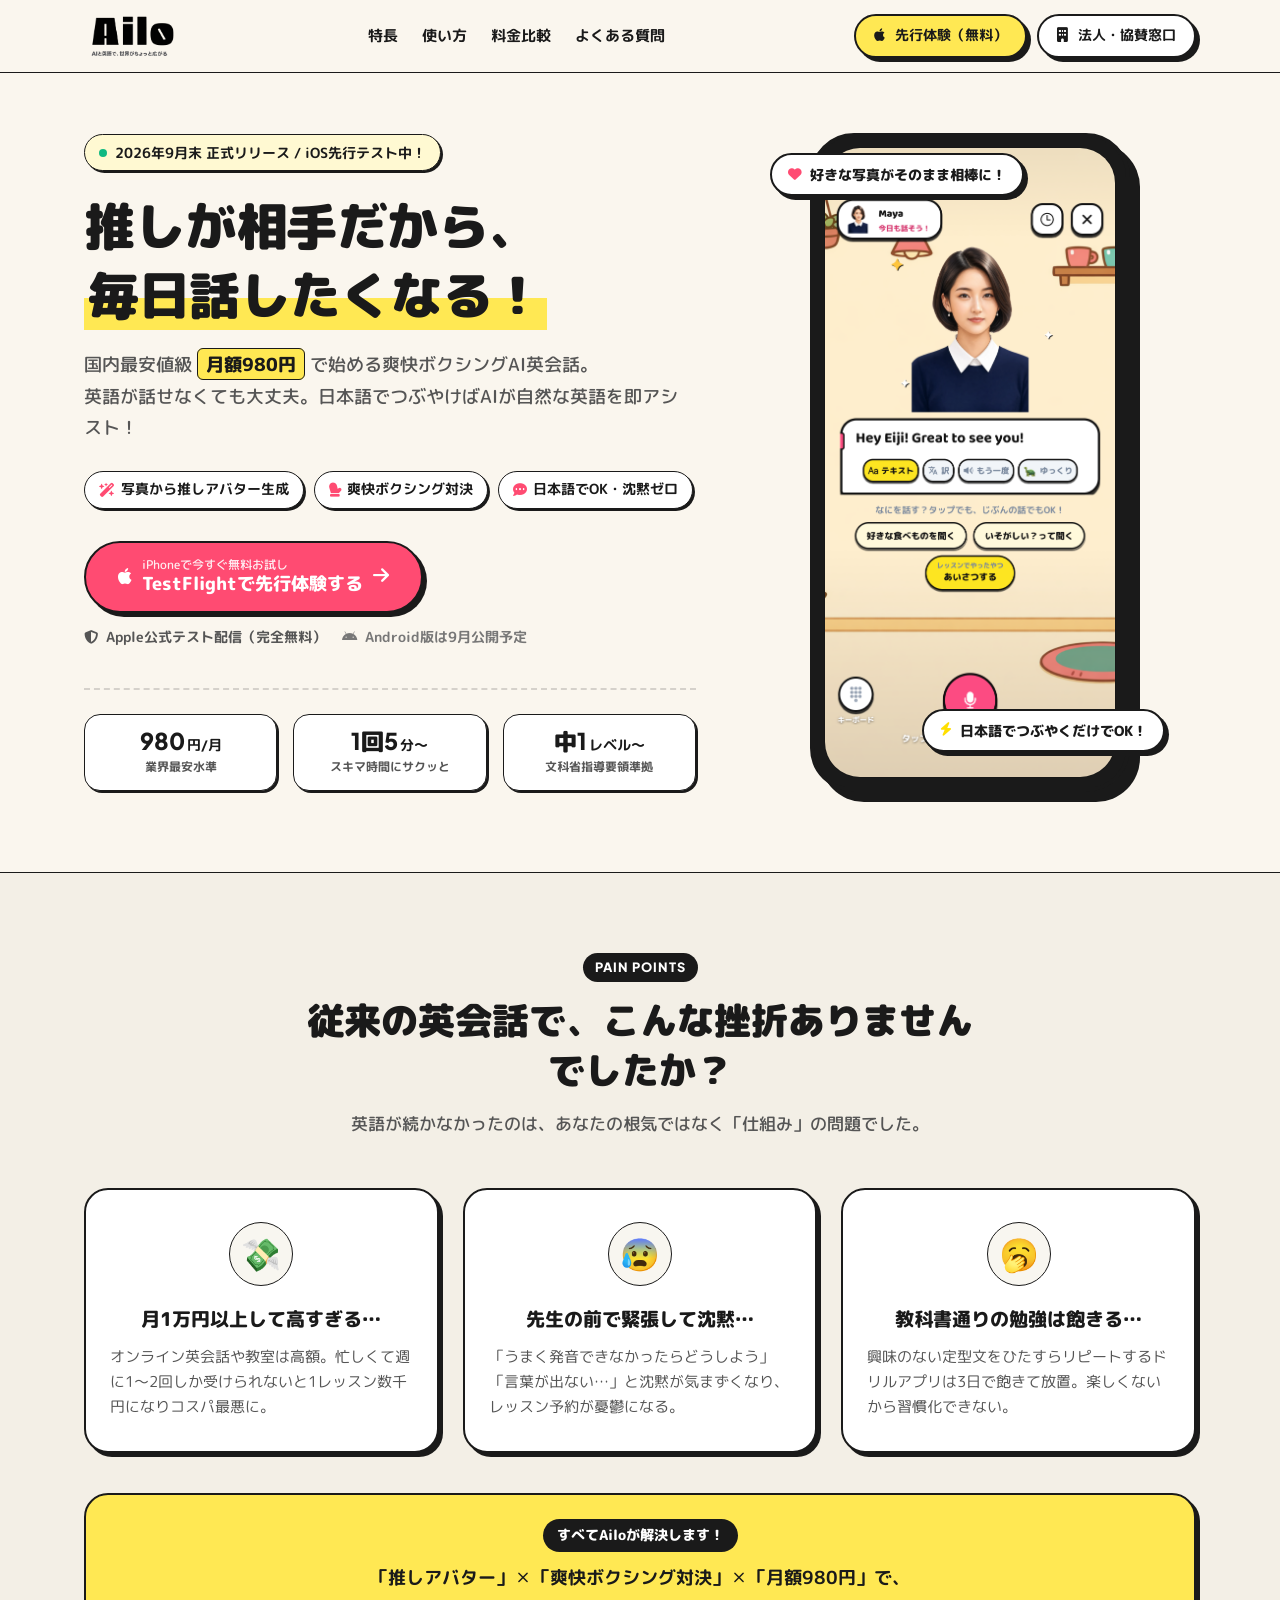
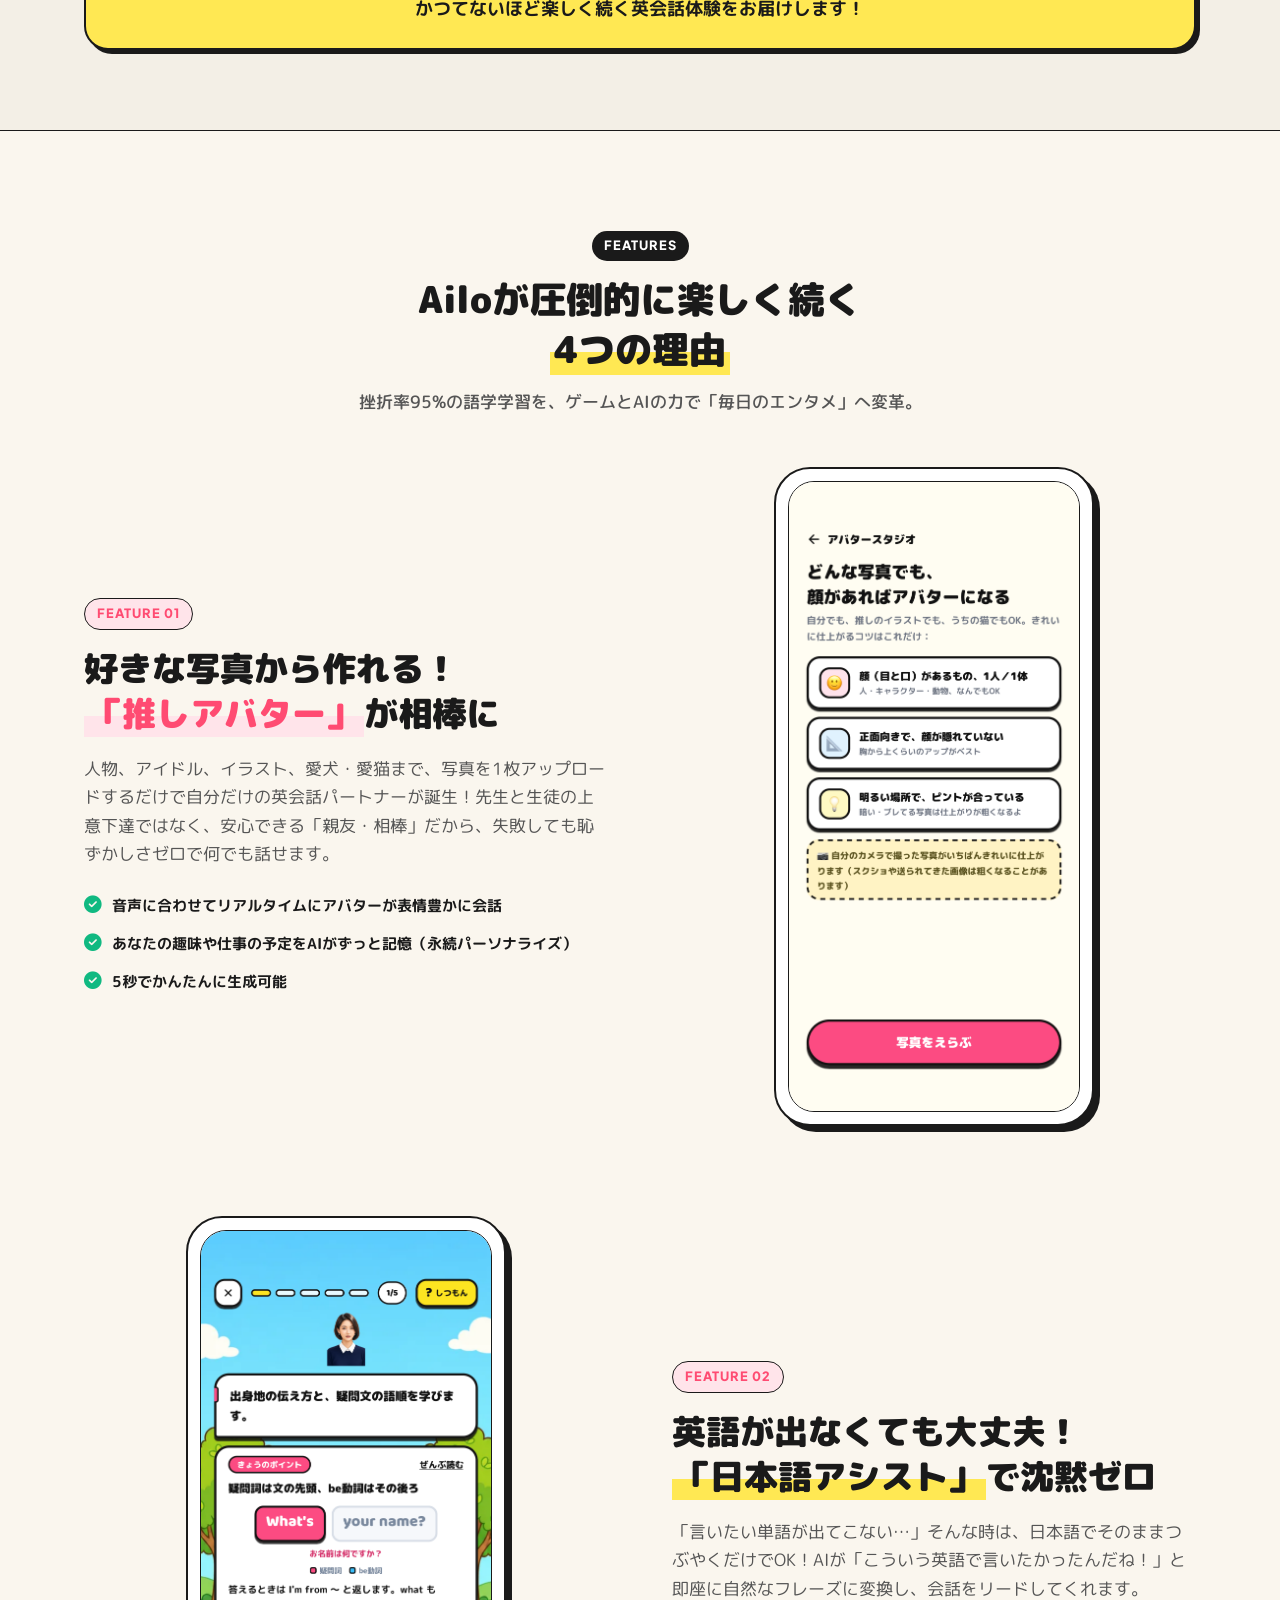
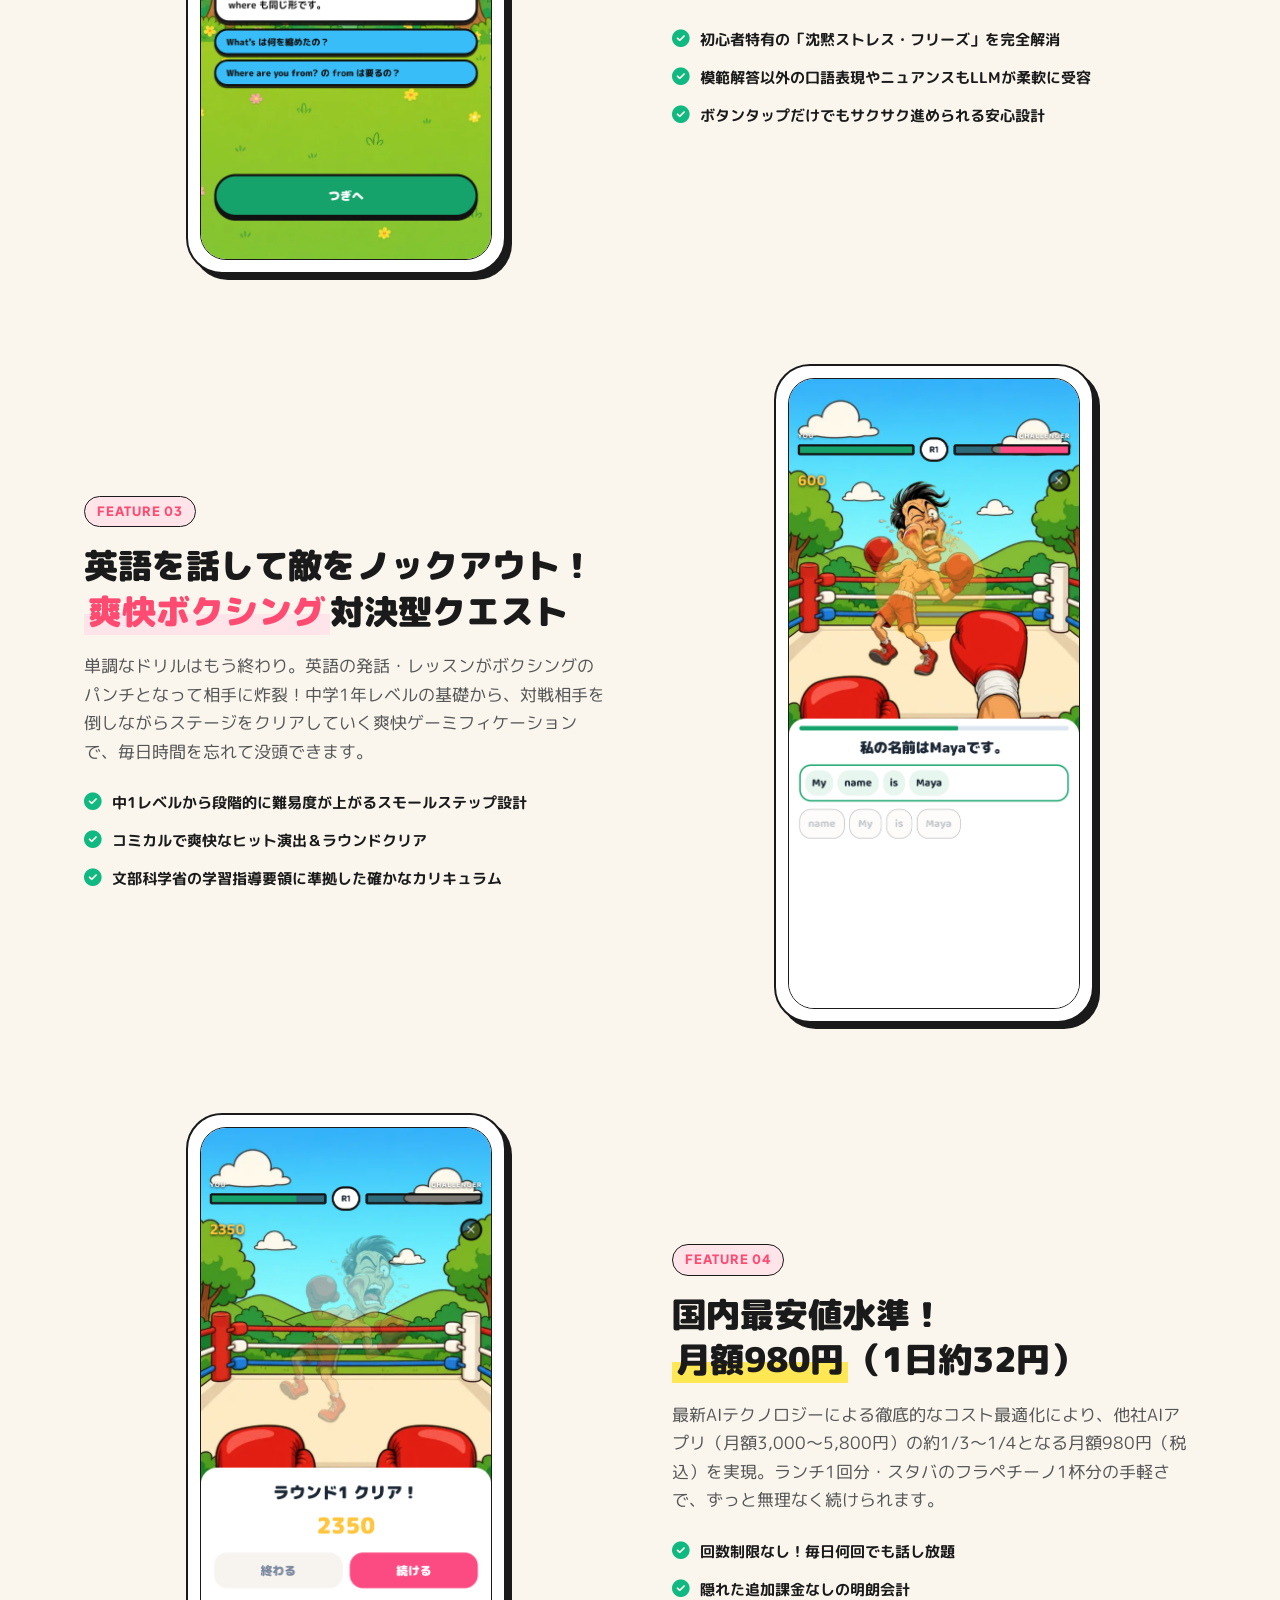
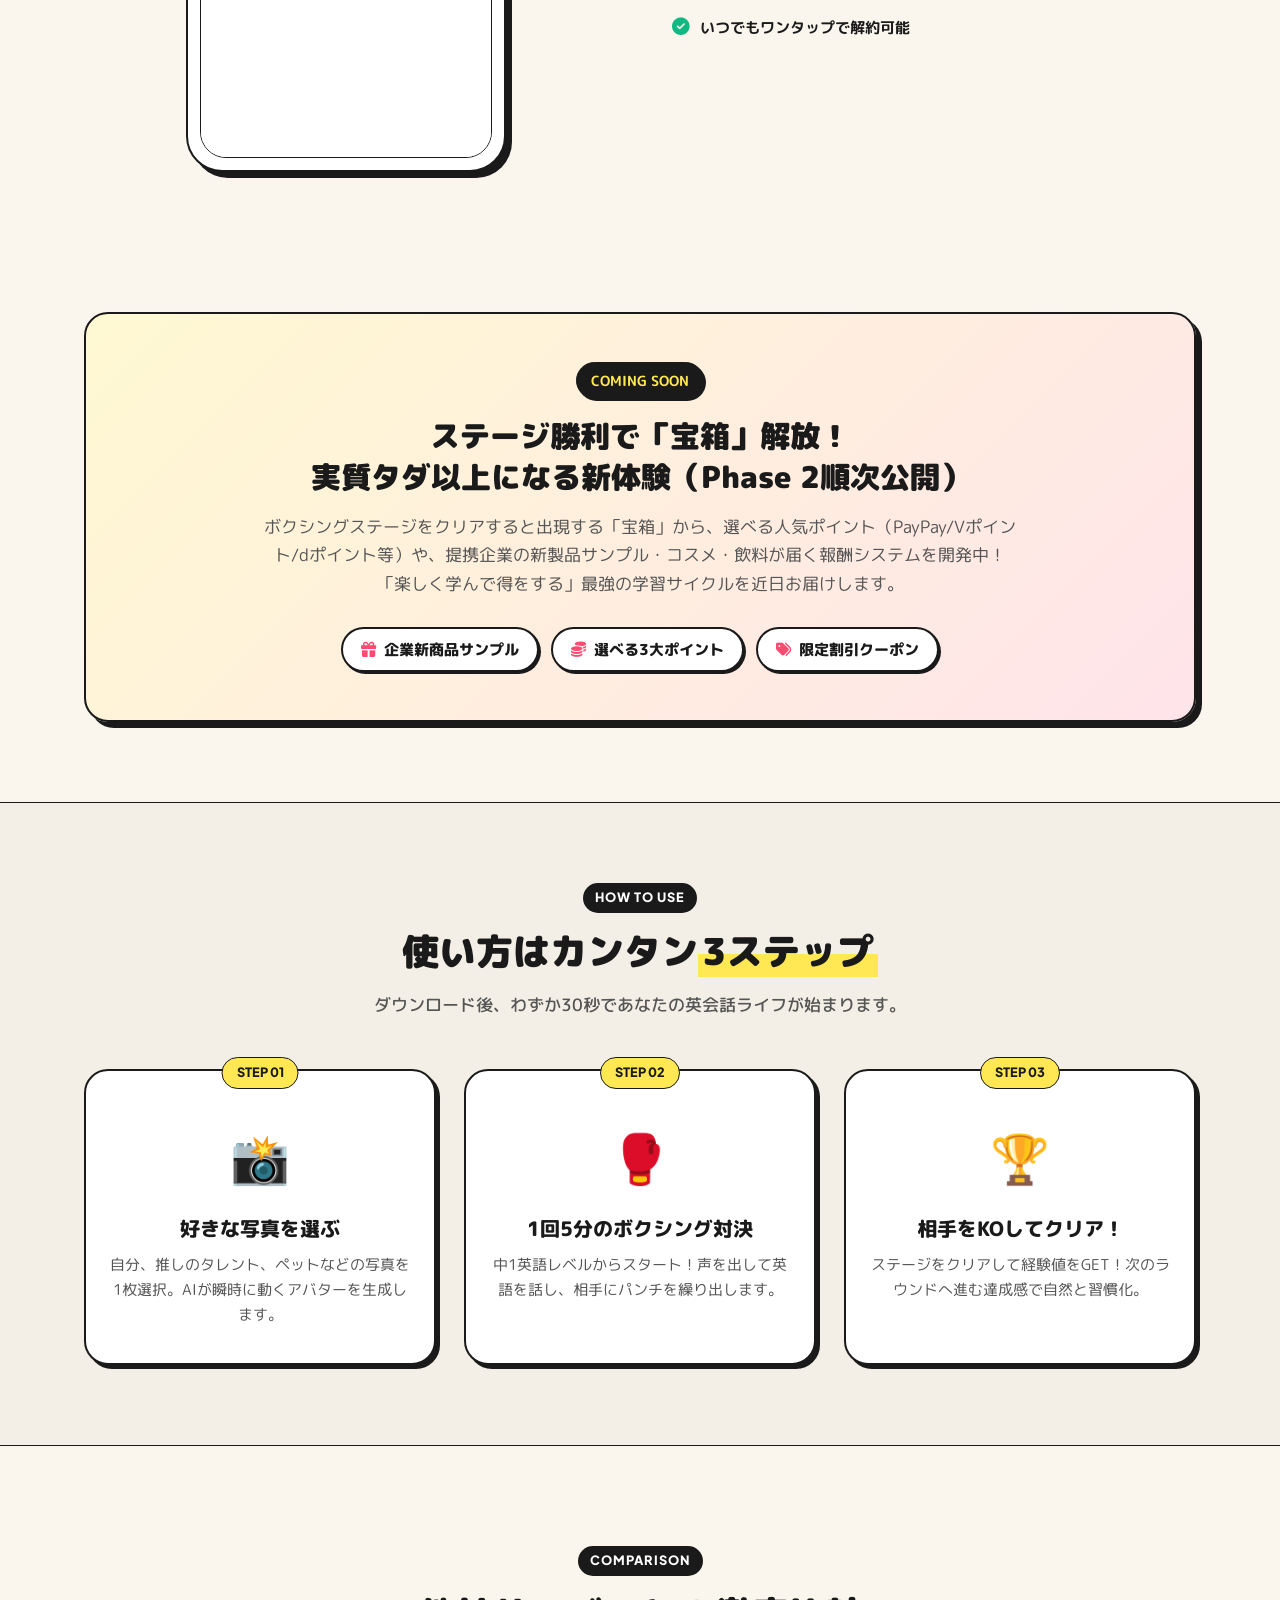
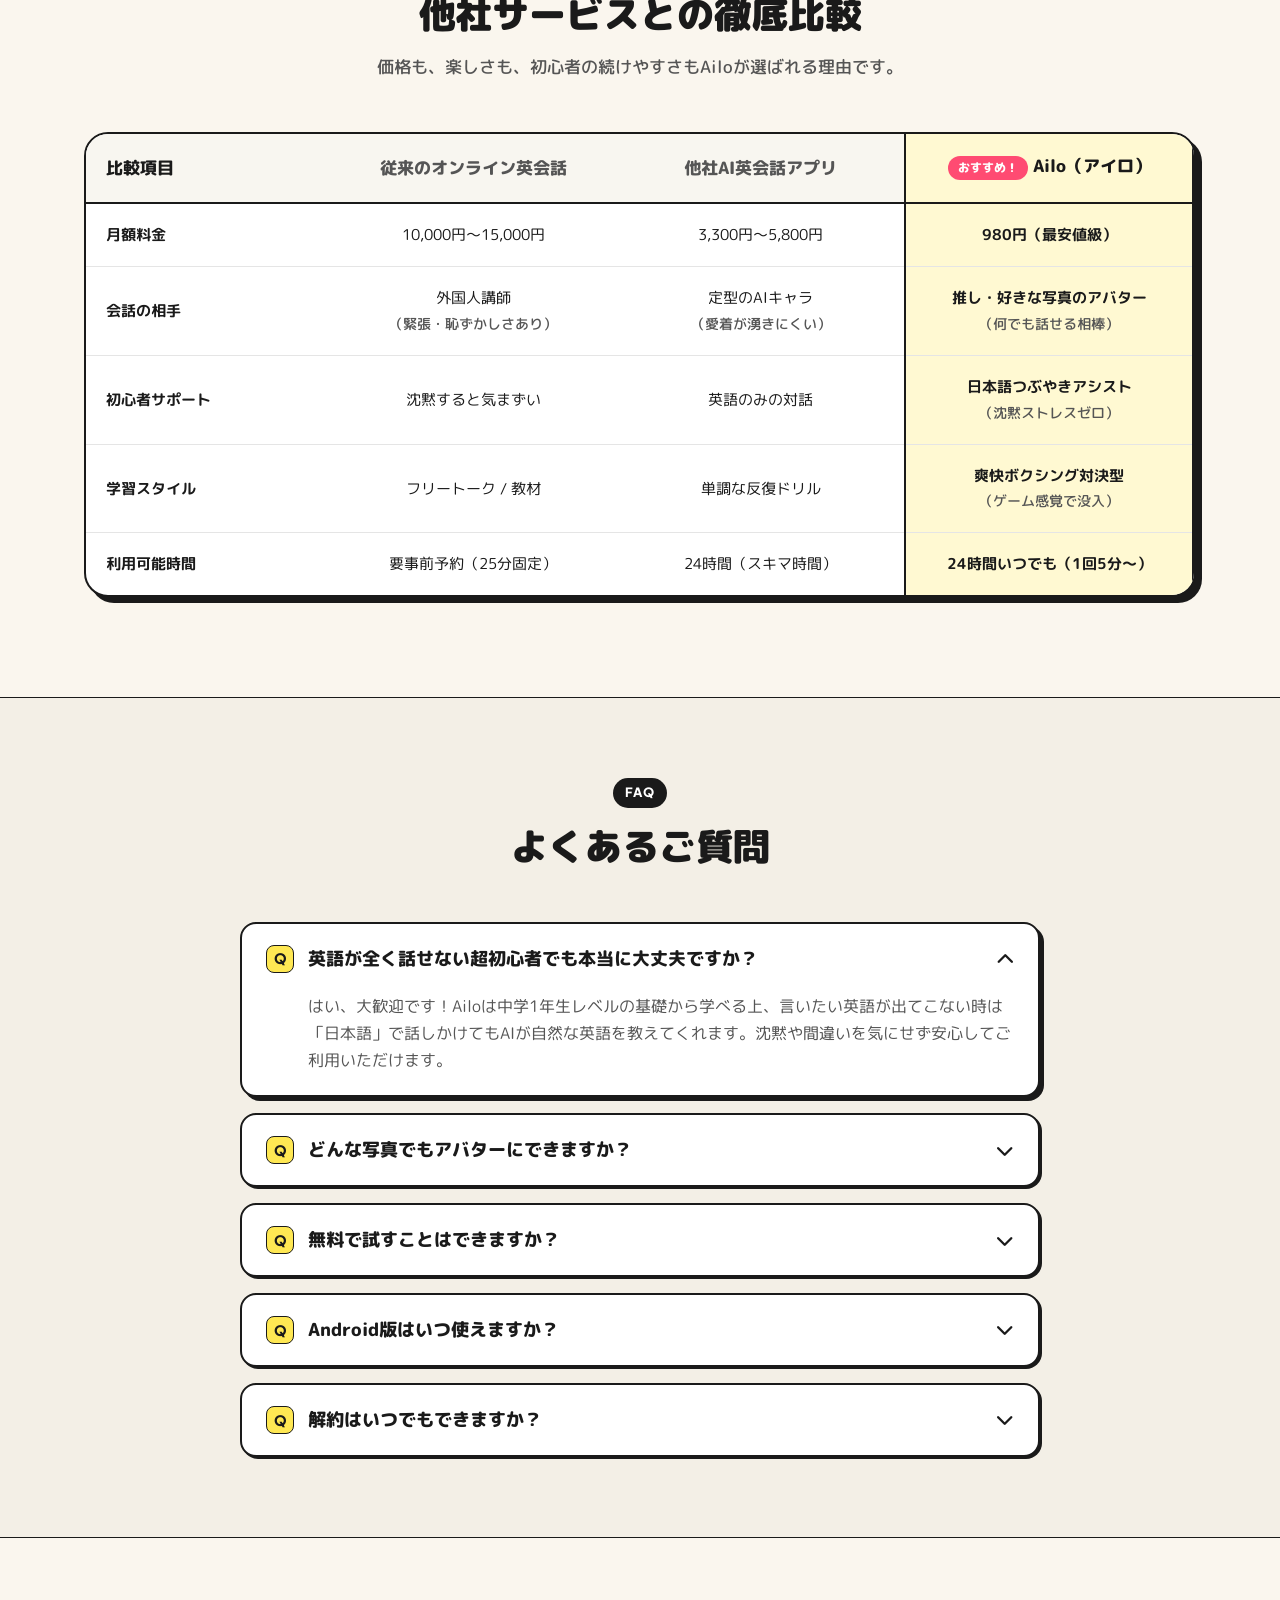
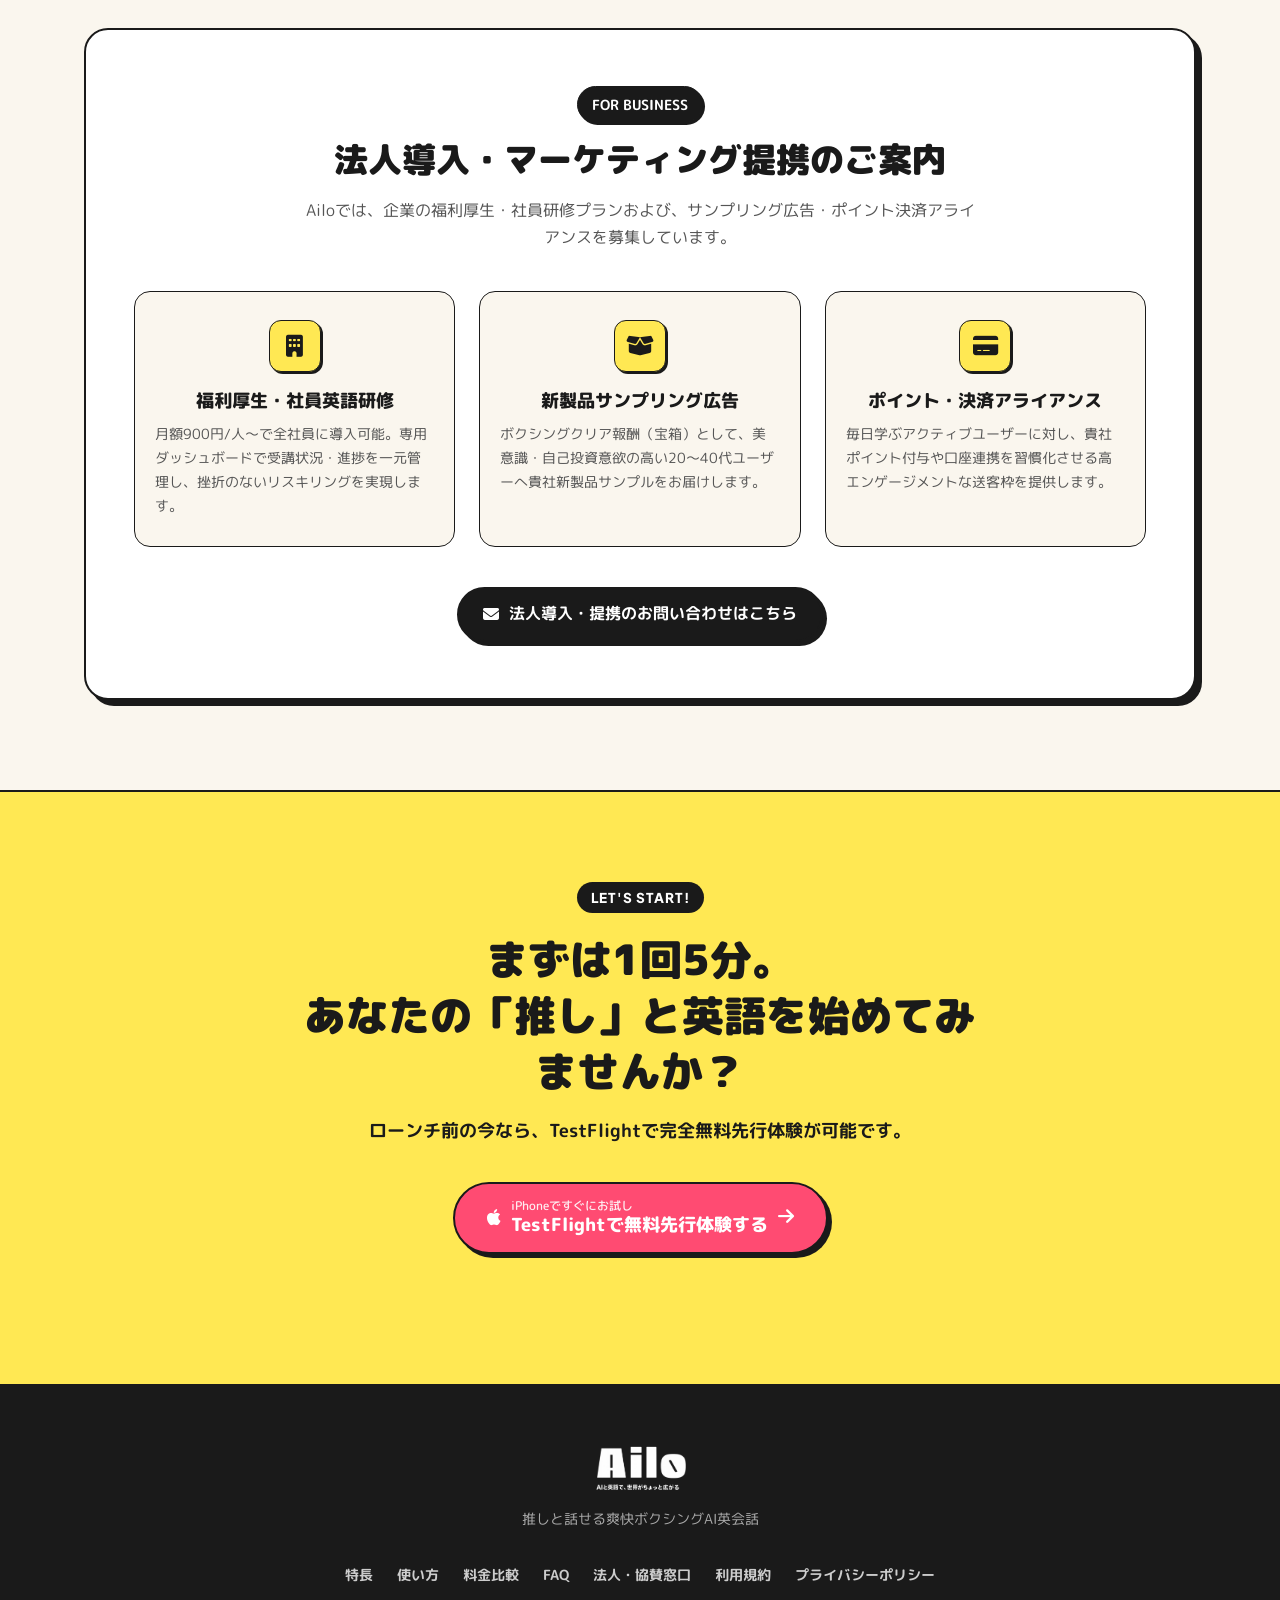
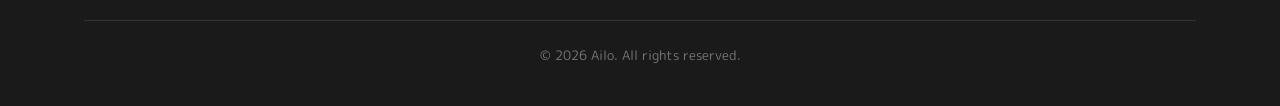
==== commit 9fe66ab0: "Change business inquiry button to white background with clear black border for better contrast" ====
--- a/index.html
+++ b/index.html
@@ -6,6 +6,11 @@
   <title>Ailo（アイロ）| 推しと話せる爽快ボクシングAI英会話【国内最安値級 月額980円】</title>
   <meta name="description" content="好きな写真から推しアバターを作って英会話！1回5分のボクシング対決で楽しく続く。英語が出なくても日本語アシストで沈黙ゼロ。月額980円で始められる新感覚のAI英会話アプリ「Ailo（アイロ）」。">
   <meta name="keywords" content="Ailo,アイロ,AI英会話,英会話アプリ,英語学習,推しアバター,ボクシング英会話,初心者英会話,格安英会話">
+  
+  <!-- Favicon -->
+  <link rel="icon" type="image/svg+xml" href="/favicon.svg">
+  <link rel="icon" type="image/png" sizes="32x32" href="/favicon.png">
+  <link rel="apple-touch-icon" sizes="180x180" href="/apple-touch-icon.png">
   
   <!-- OGP -->
   <meta property="og:title" content="Ailo（アイロ）| 推しと話せる爽快ボクシングAI英会話">
@@ -44,7 +49,7 @@
         <a href="#download" class="btn btn-sm btn-primary">
           <i class="fa-brands fa-apple"></i> 先行体験（無料）
         </a>
-        <a href="#business" class="btn btn-sm btn-dark">
+        <a href="#business" class="btn btn-sm btn-white">
           <i class="fa-solid fa-building"></i> 法人・協賛窓口
         </a>
       </div>
--- a/style.css
+++ b/style.css
@@ -177,6 +177,24 @@
   background-color: var(--color-black-light);
 }
 
+.btn-white {
+  background-color: #FFFFFF;
+  color: var(--color-black);
+}
+
+.btn-white:hover {
+  background-color: #F8F6F0;
+}
+
+.btn-light-yellow {
+  background-color: var(--color-yellow-light);
+  color: var(--color-black);
+}
+
+.btn-light-yellow:hover {
+  background-color: var(--color-yellow);
+}
+
 .btn-sm {
   padding-top: calc(8px - 1px);
   padding-bottom: 8px;
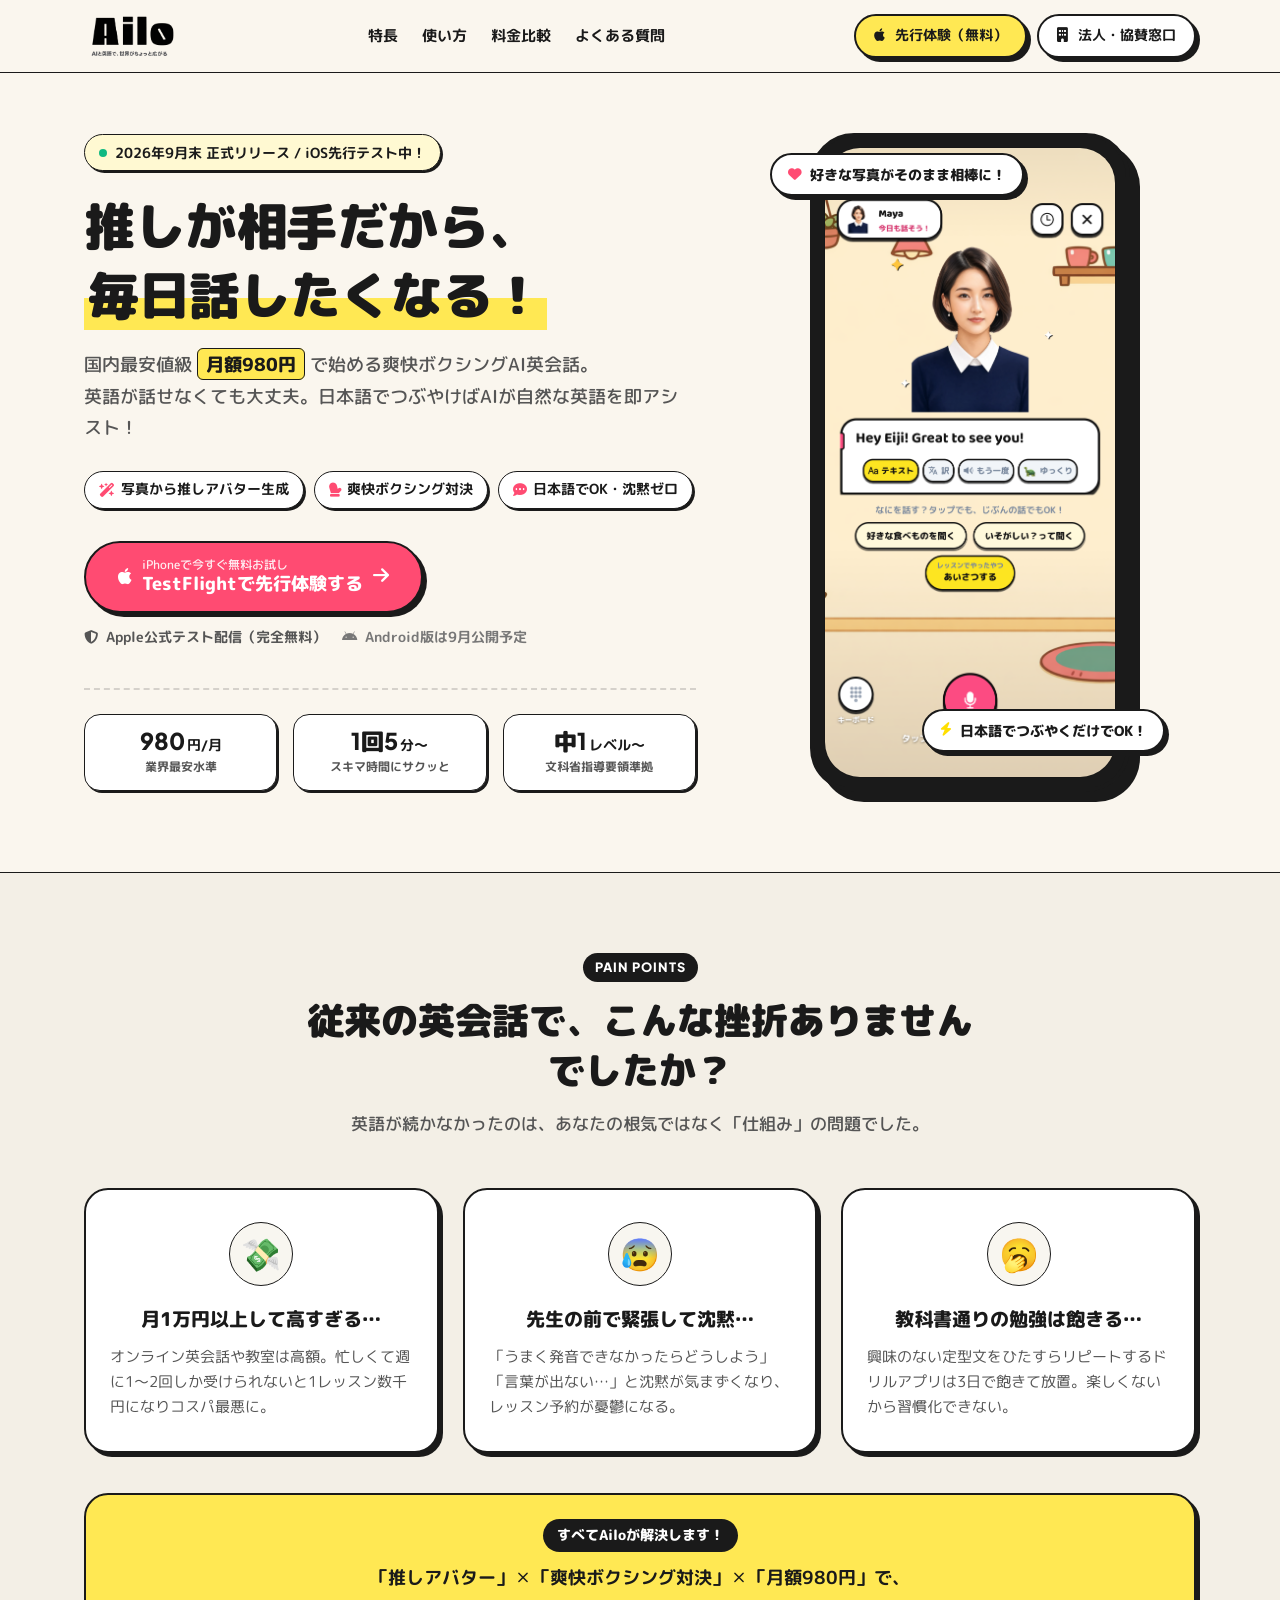
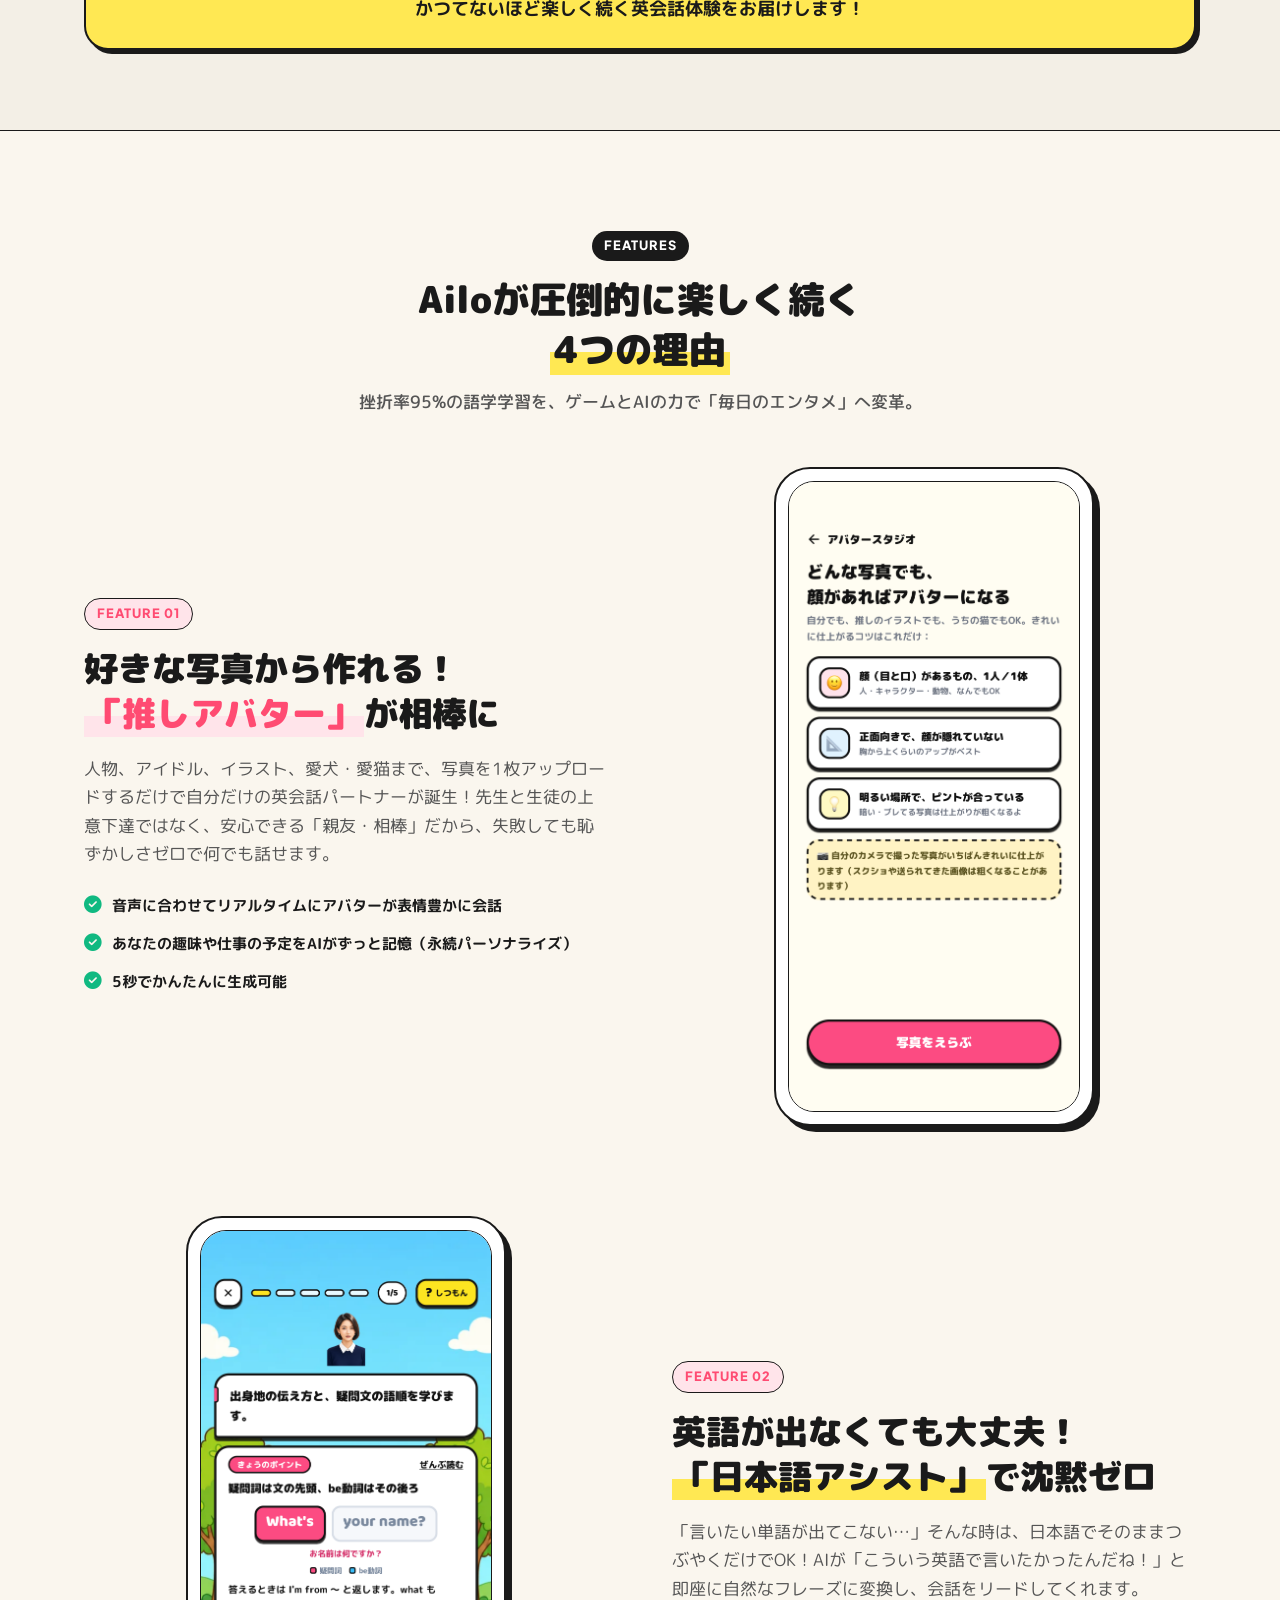
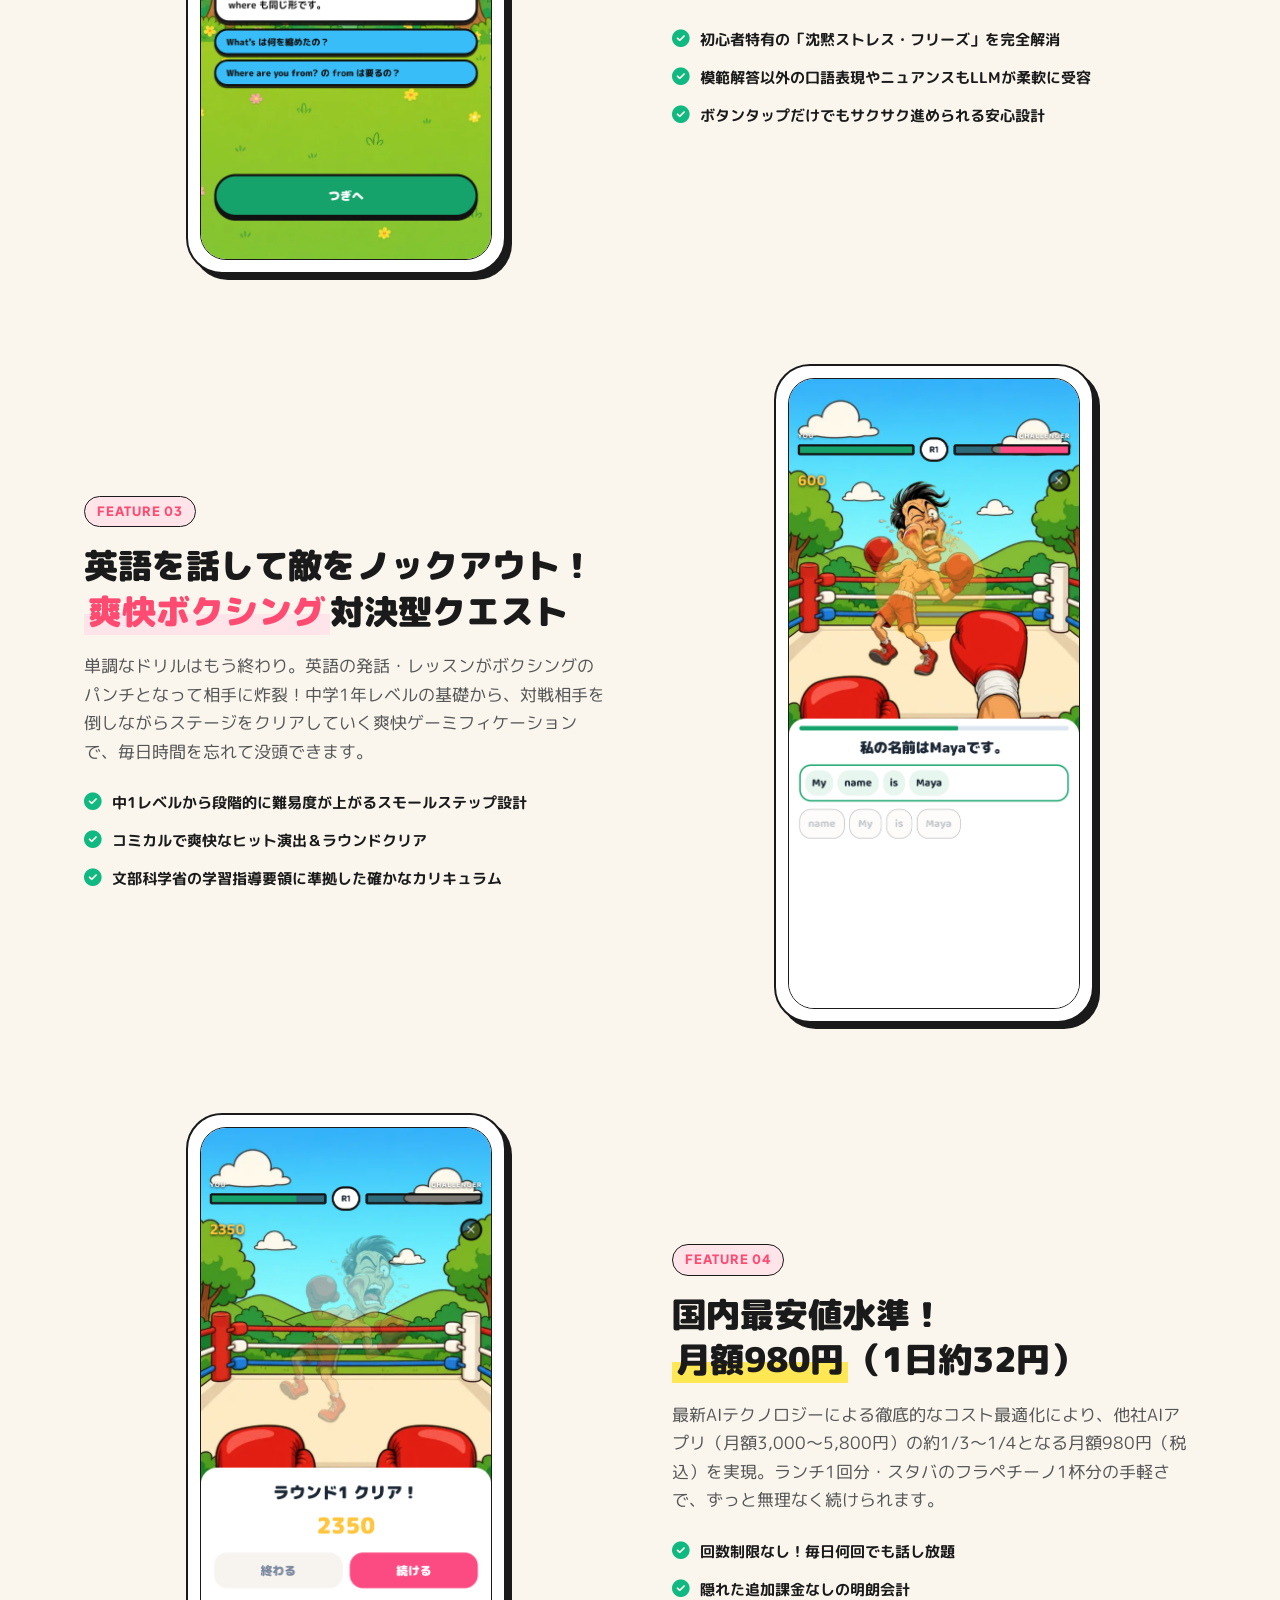
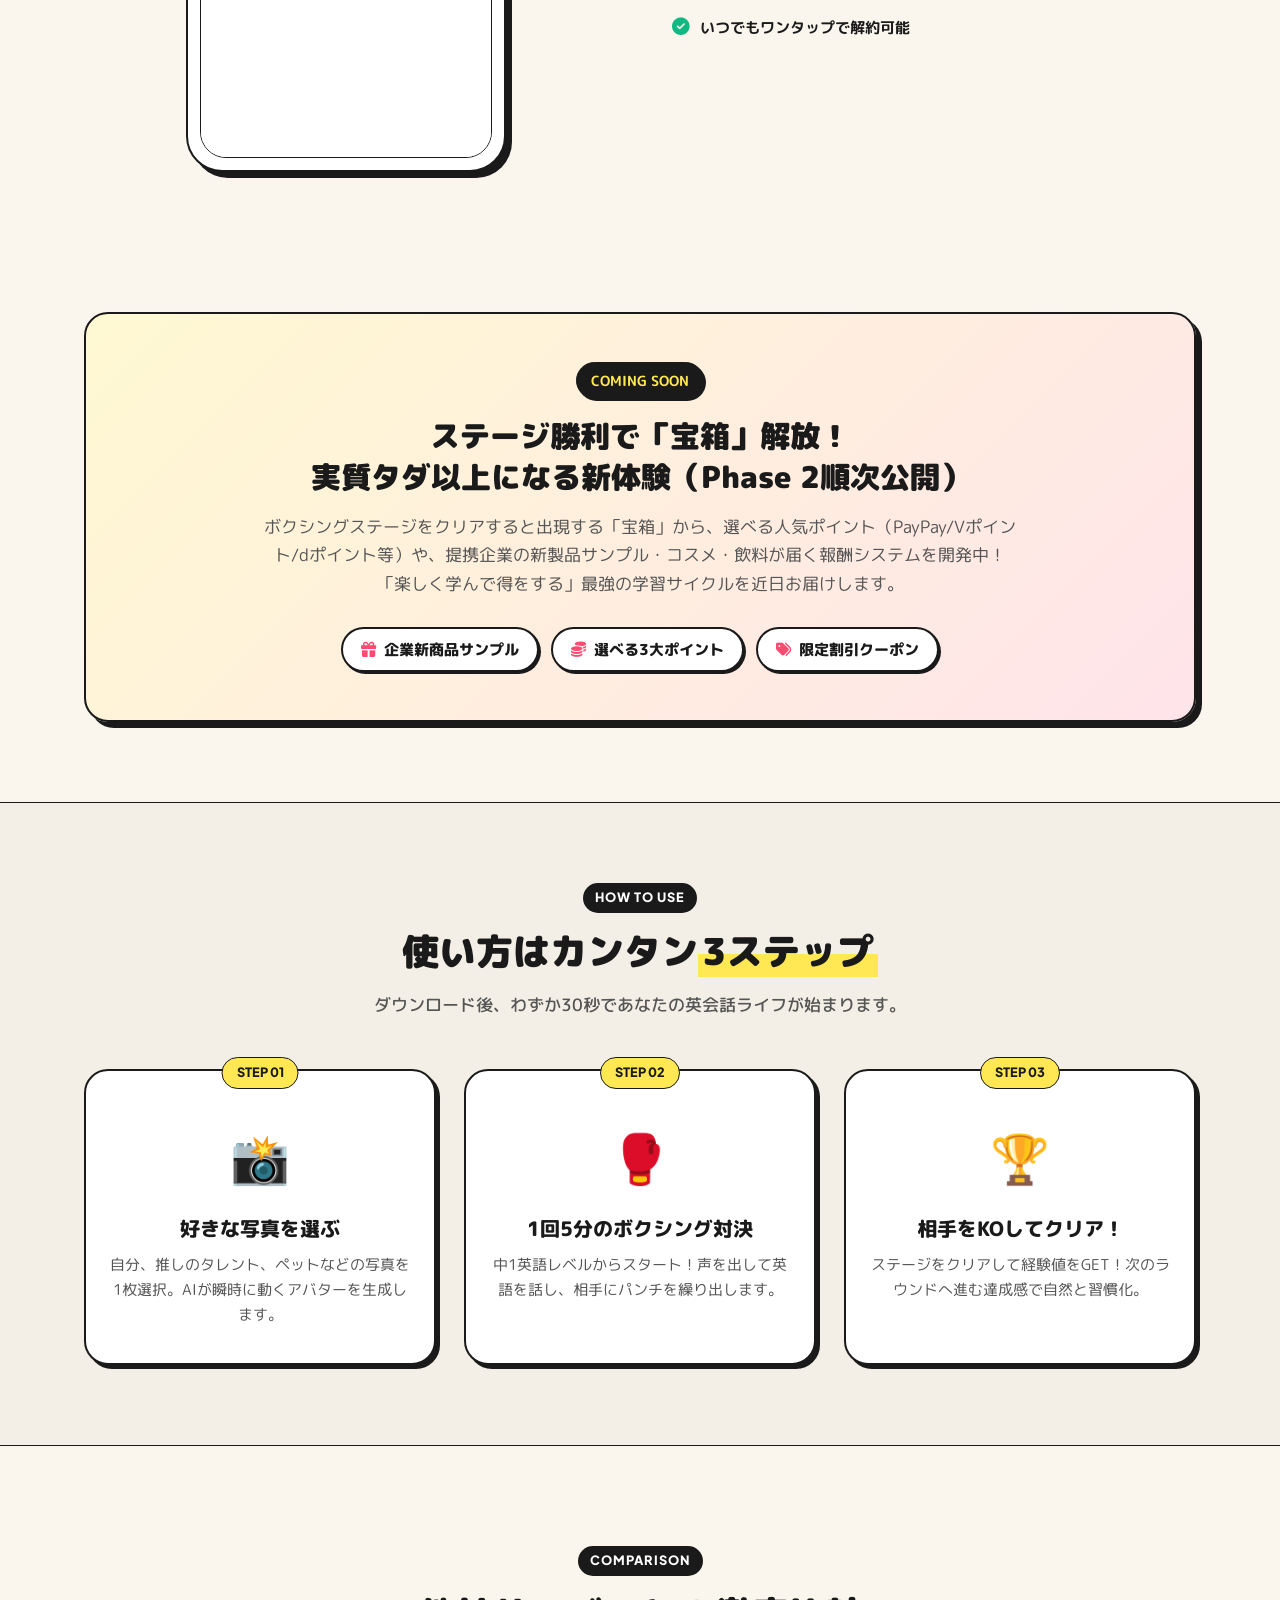
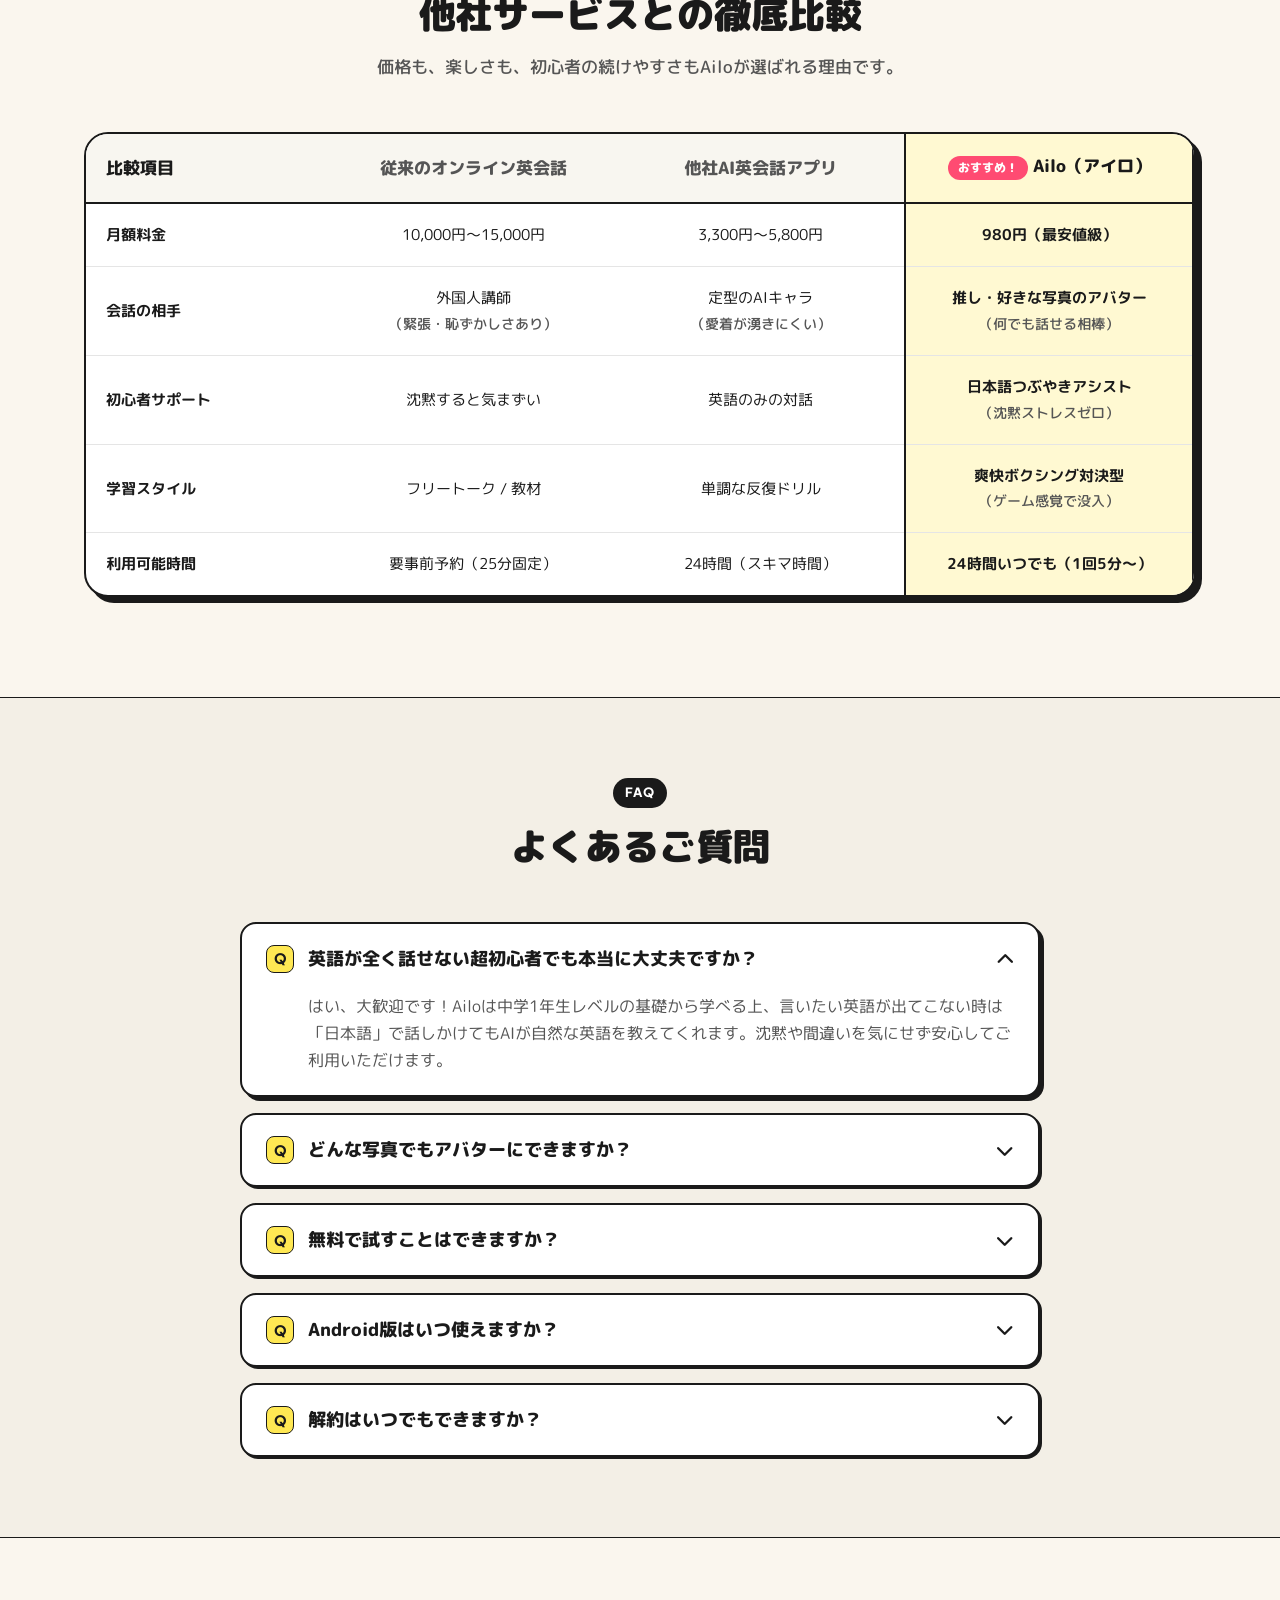
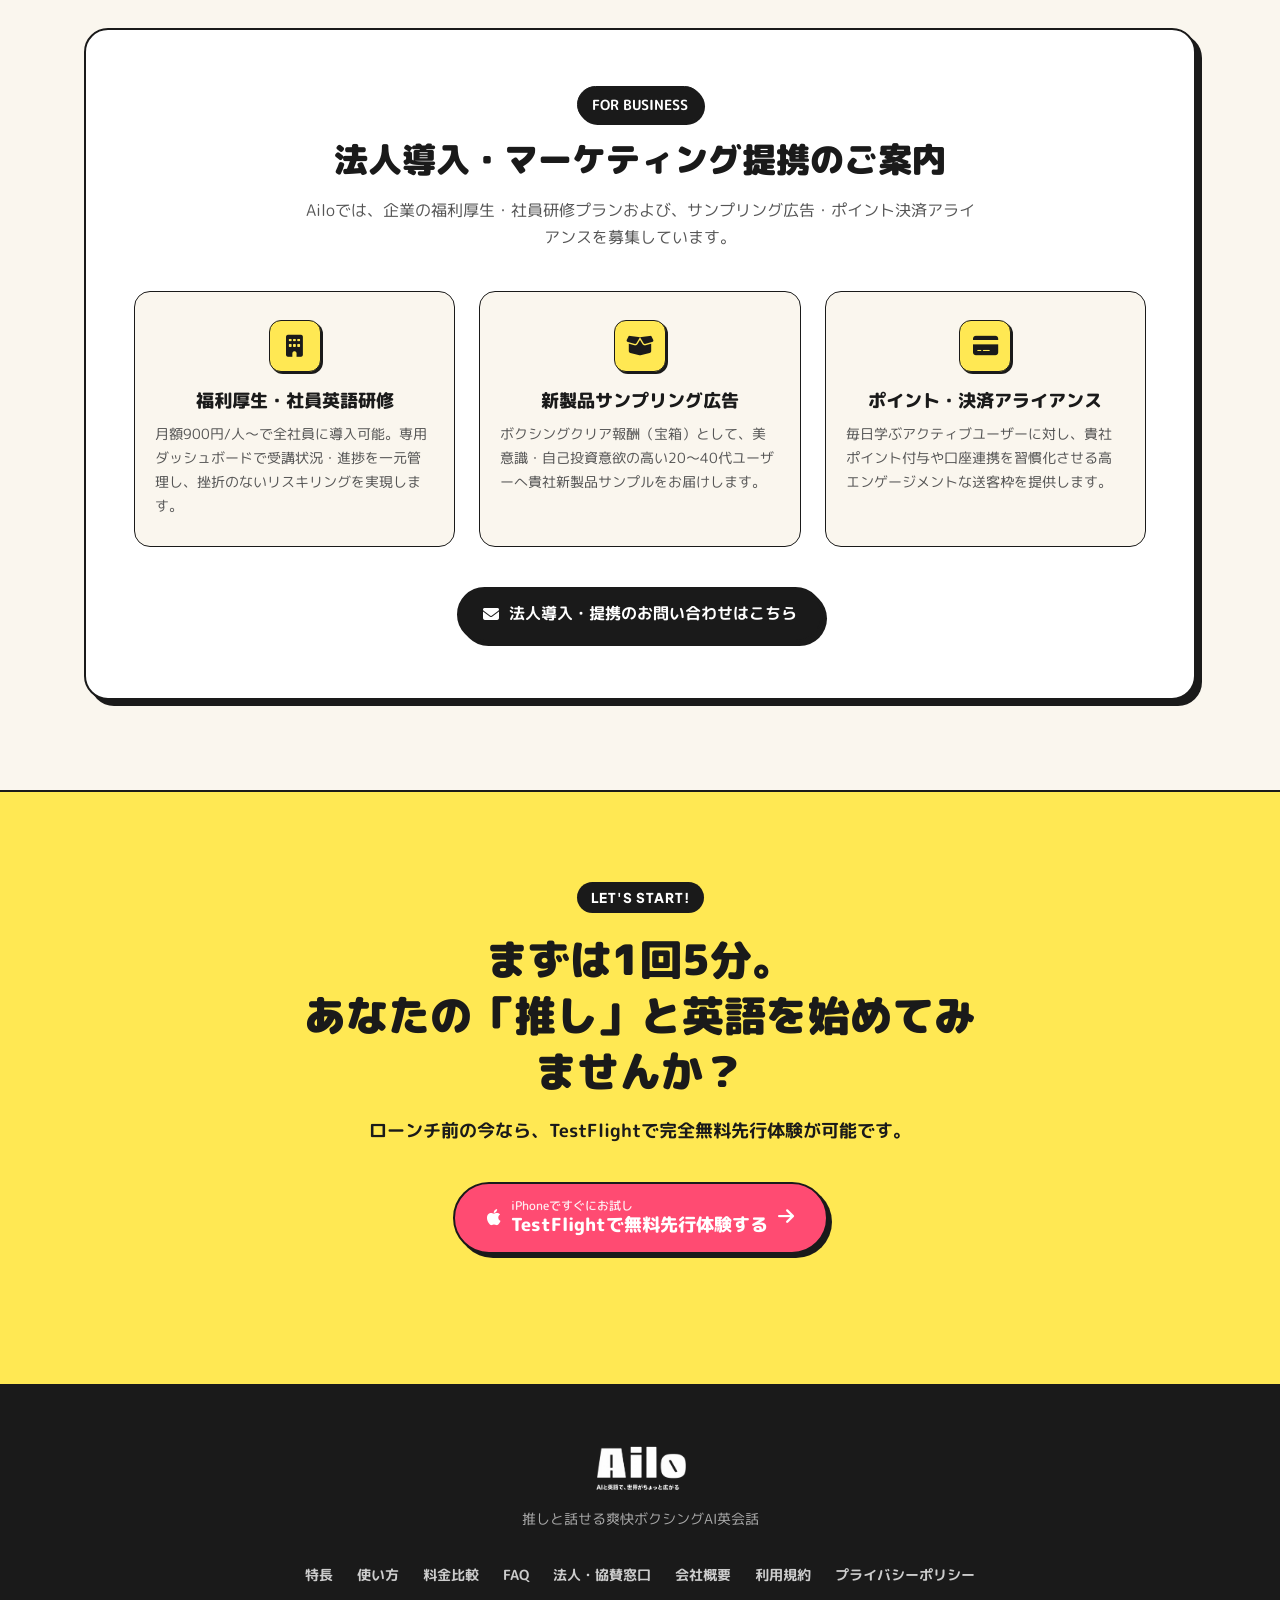
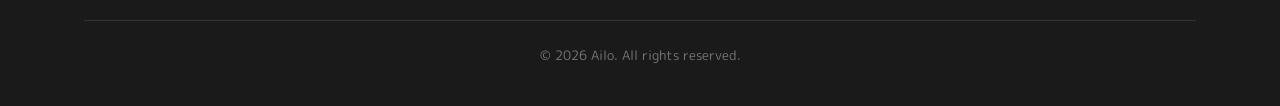
==== commit a2cdf7f6: "Add company profile page with representative bio and updated footer navigation" ====
--- a/index.html
+++ b/index.html
@@ -570,6 +570,7 @@
         <a href="#comparison">料金比較</a>
         <a href="#faq">FAQ</a>
         <a href="#business">法人・協賛窓口</a>
+        <a href="company/">会社概要</a>
         <a href="terms/">利用規約</a>
         <a href="privacy-policy/">プライバシーポリシー</a>
       </div>
